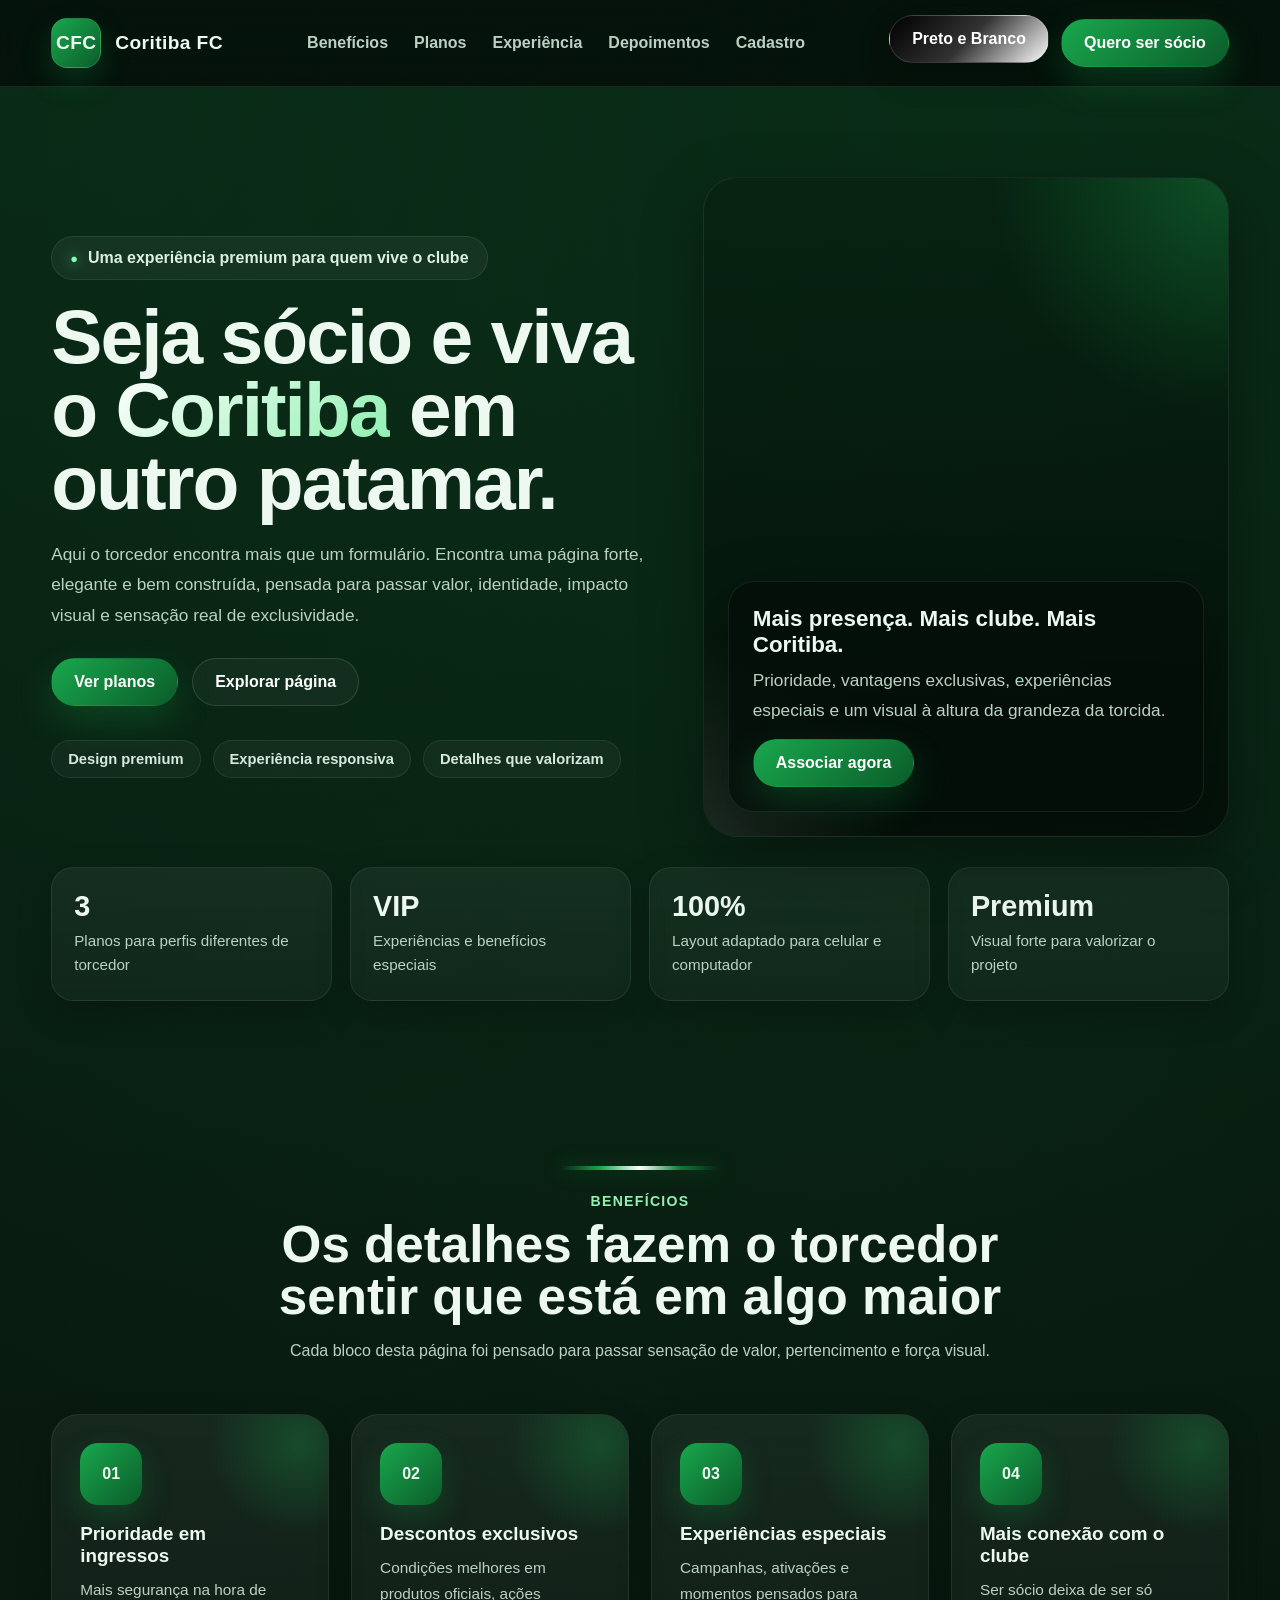
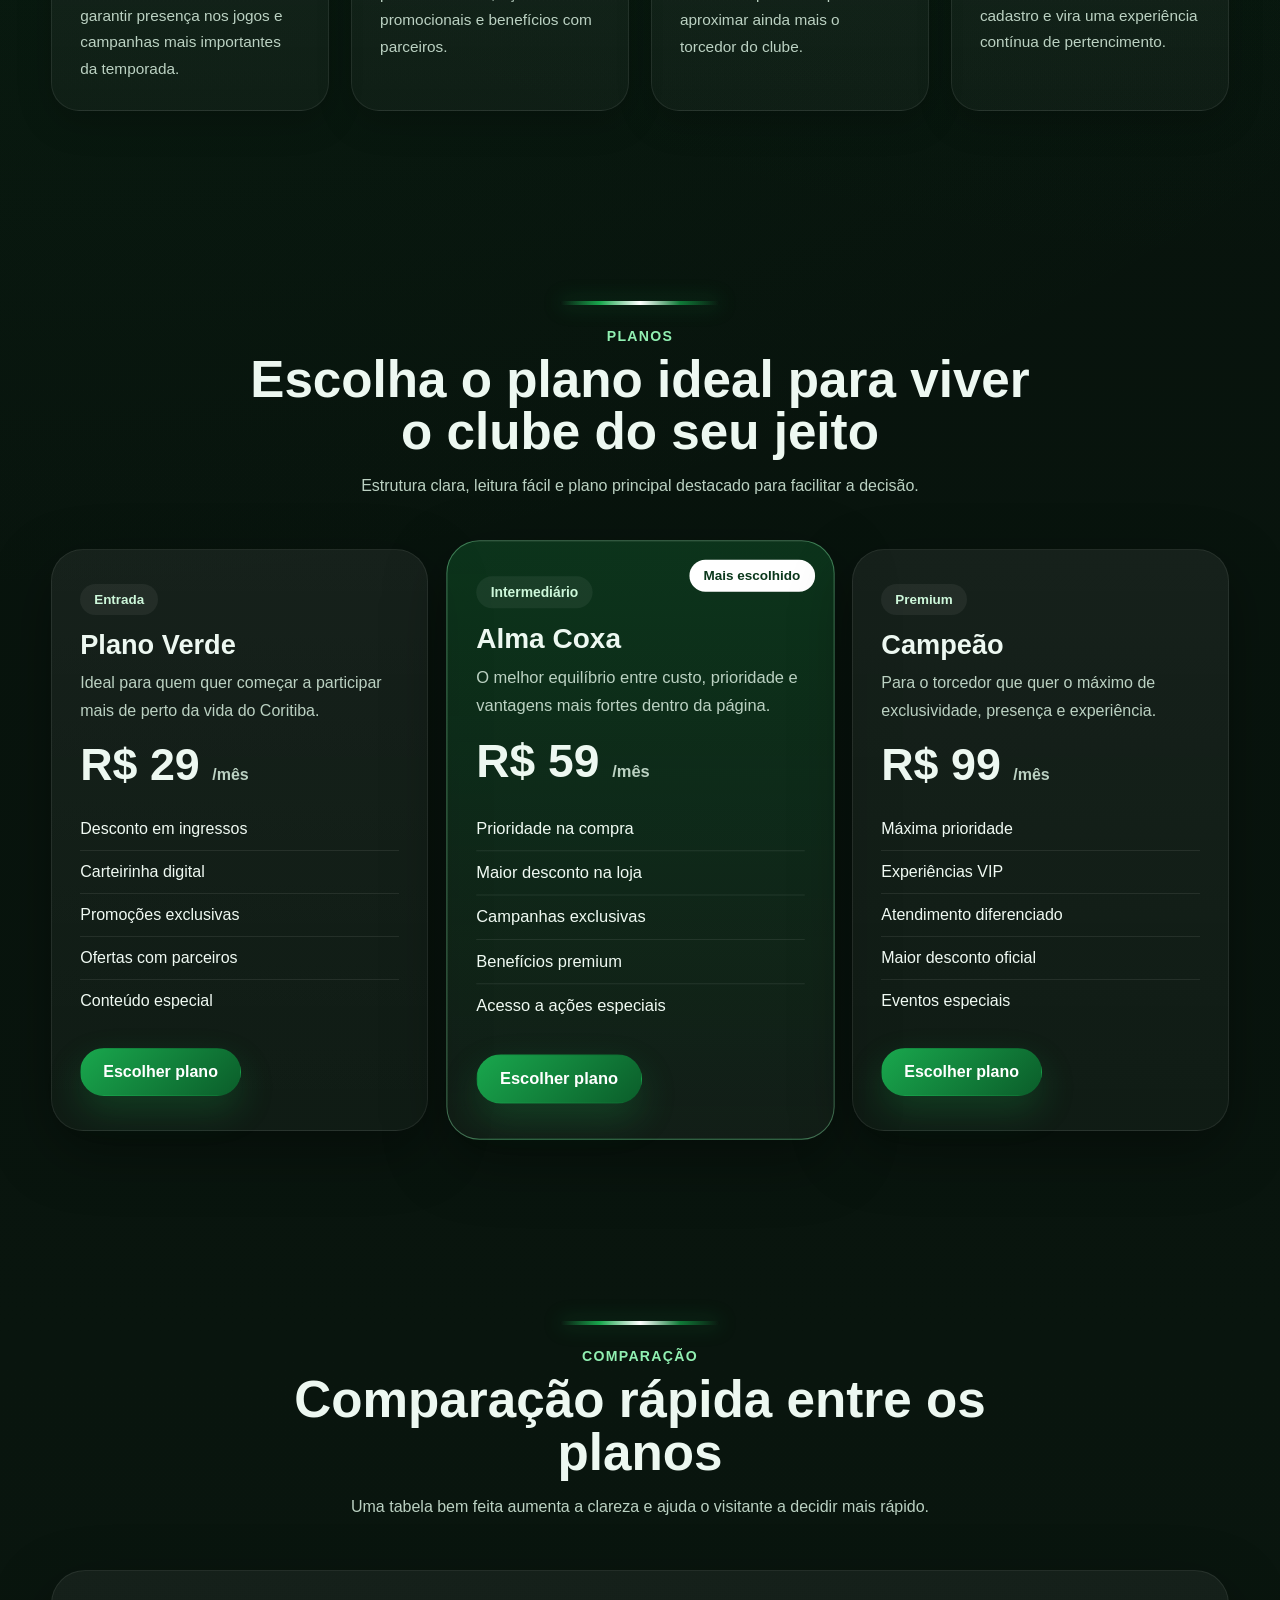
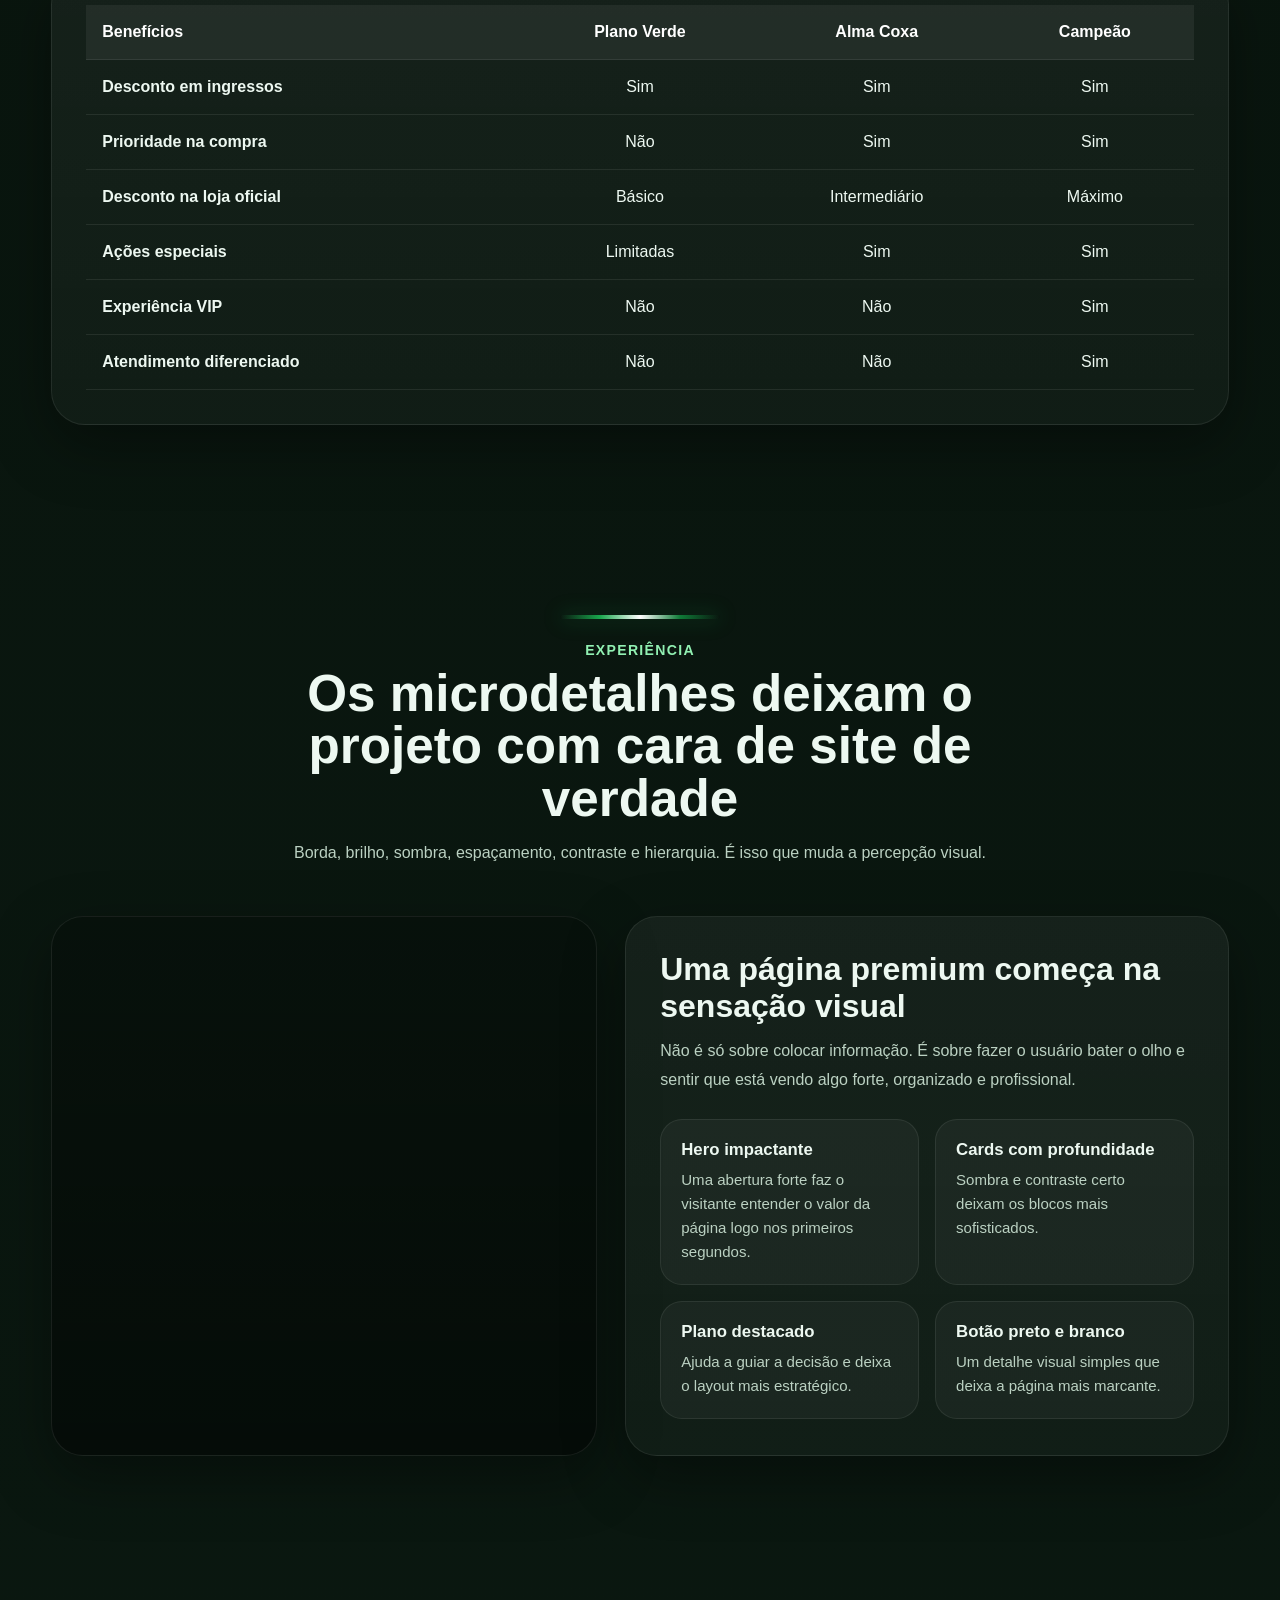
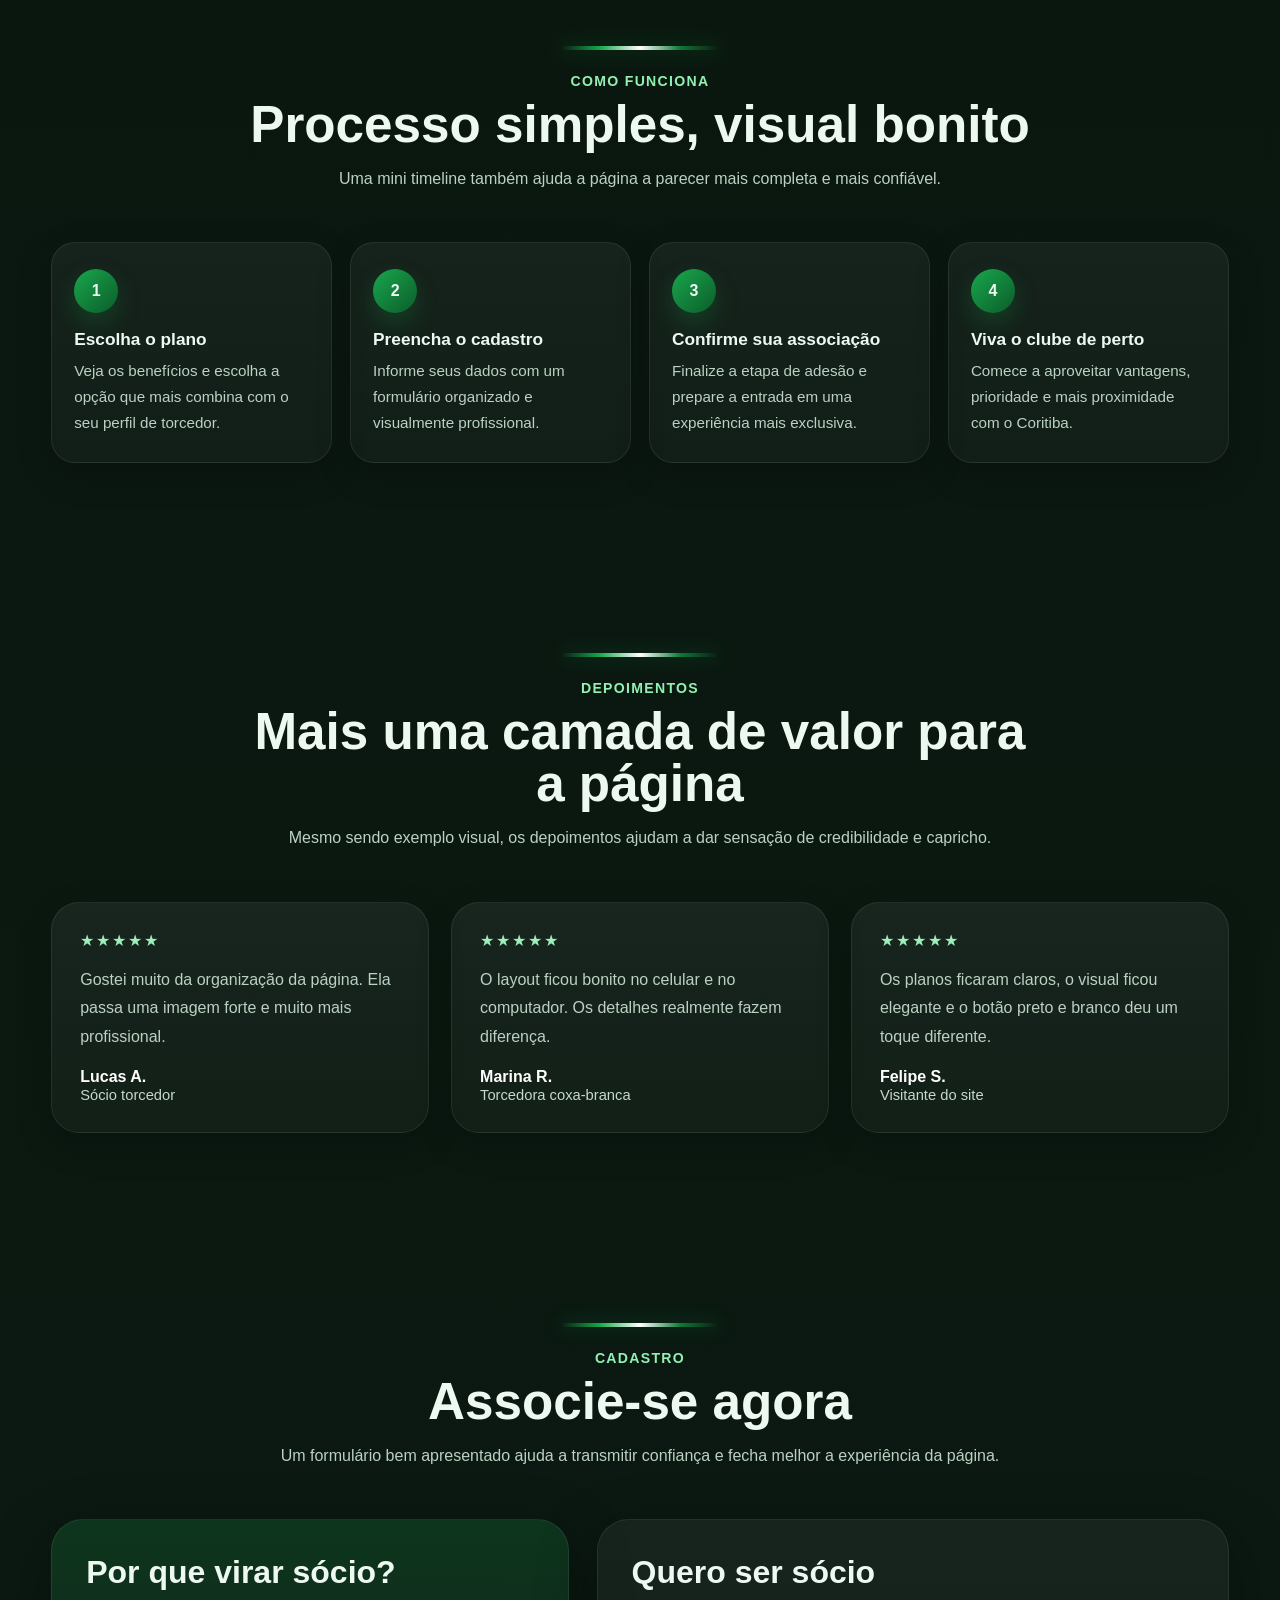
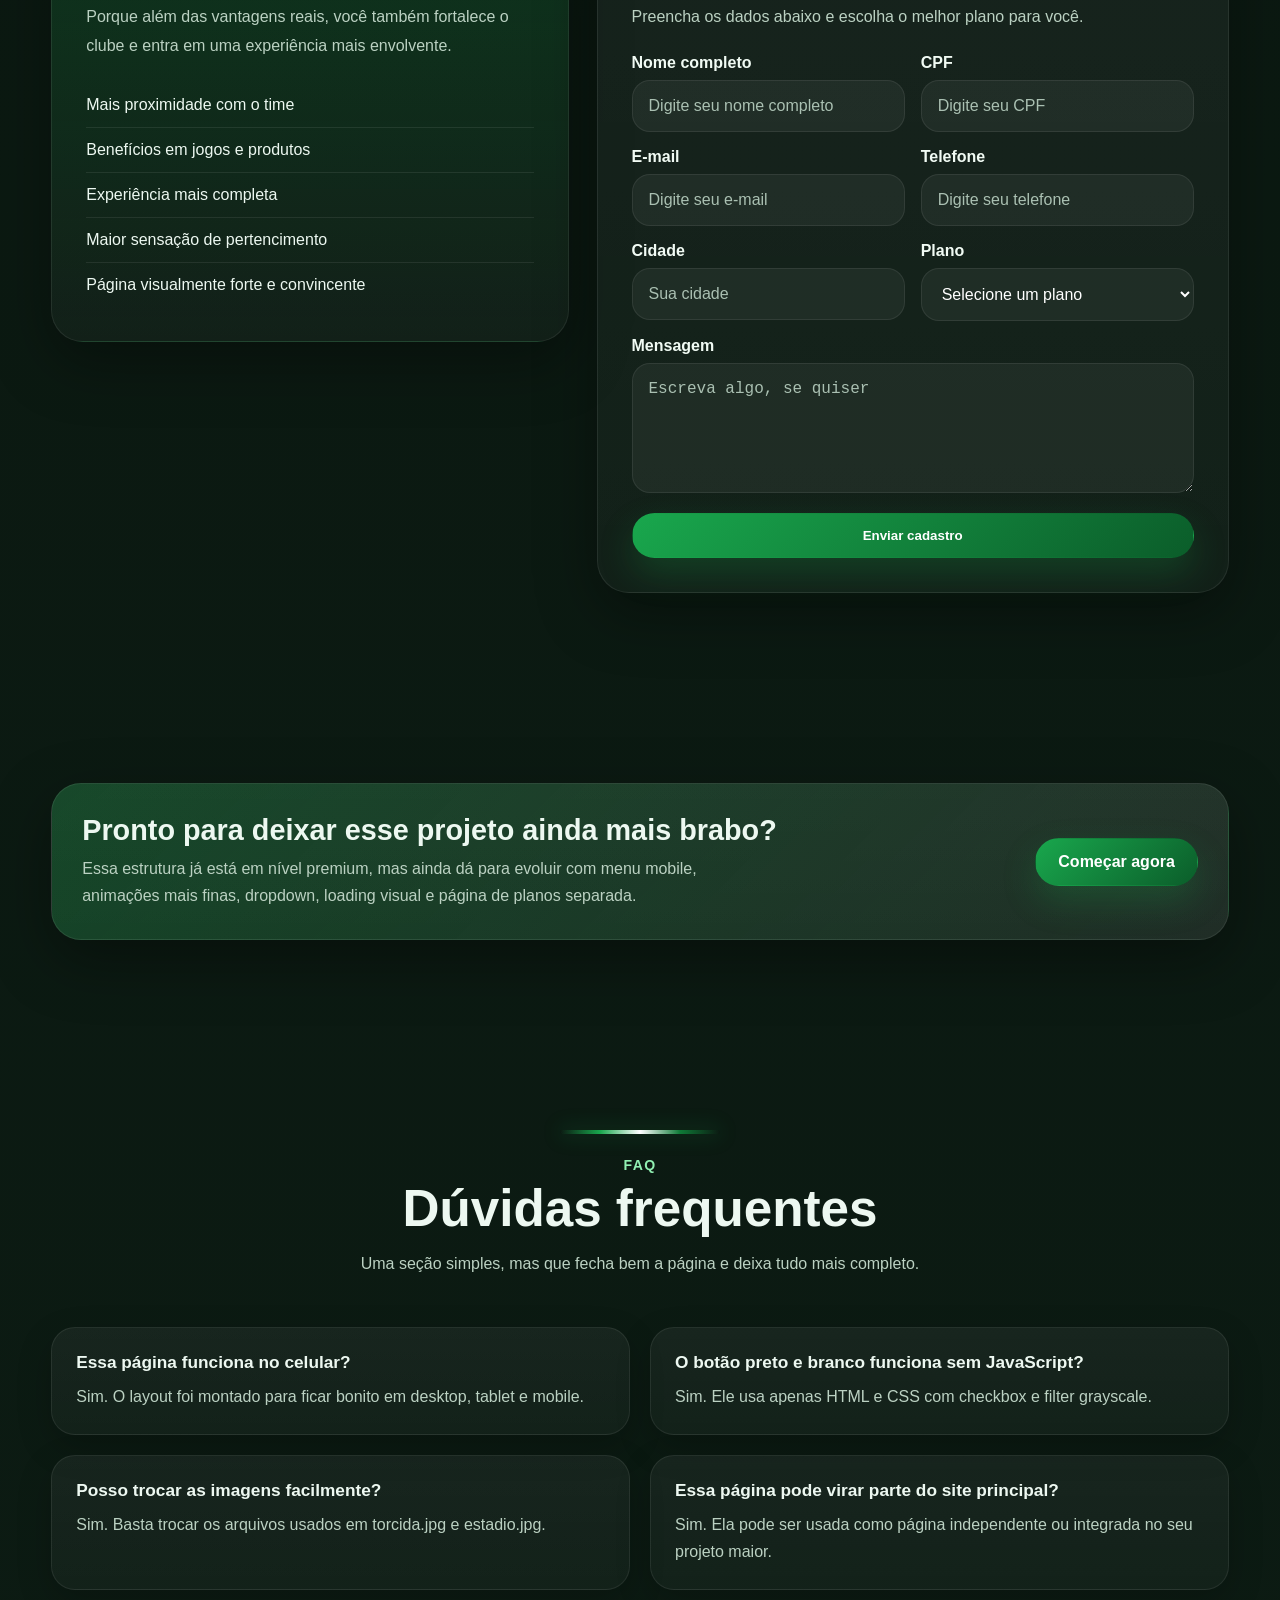
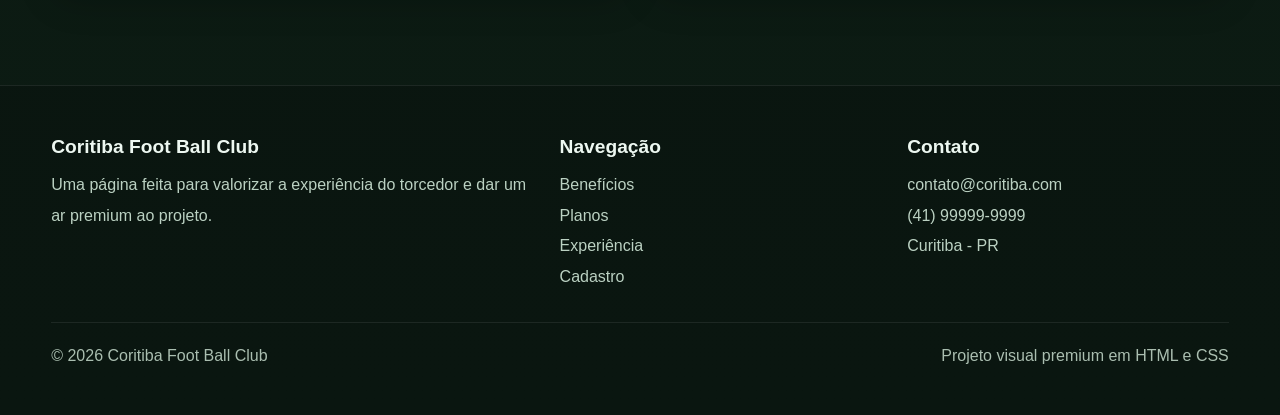
==== socio.html @ f7232097 "atualizações" ====
<!DOCTYPE html>
<html lang="pt-BR">
<head>
  <meta charset="UTF-8">
  <meta name="viewport" content="width=device-width, initial-scale=1.0">
  <title>Seja Sócio | Coritiba Foot Ball Club</title>

  <style>
    * {
      margin: 0;
      padding: 0;
      box-sizing: border-box;
      scroll-behavior: smooth;
    }

    :root {
      --bg: #06110b;
      --bg-2: #0a1810;
      --bg-3: #102319;
      --card: rgba(255,255,255,0.05);
      --card-strong: rgba(255,255,255,0.08);
      --line: rgba(255,255,255,0.09);
      --white: #ffffff;
      --text: #edf8f1;
      --muted: #bbd1c2;
      --green-1: #0b5d2a;
      --green-2: #0f7a37;
      --green-3: #19a74d;
      --green-soft: rgba(25,167,77,0.18);
      --shadow: 0 20px 60px rgba(0,0,0,0.35);
      --shadow-soft: 0 12px 35px rgba(0,0,0,0.20);
      --radius: 24px;
      --radius-lg: 34px;
      --max-width: 1260px;
    }

    body {
      font-family: Arial, Helvetica, sans-serif;
      color: var(--text);
      background:
        radial-gradient(circle at top left, rgba(25,167,77,0.14), transparent 26%),
        radial-gradient(circle at top right, rgba(15,122,55,0.18), transparent 22%),
        linear-gradient(180deg, #06110b 0%, #09150e 35%, #0c1b13 100%);
      overflow-x: hidden;
    }

    a {
      text-decoration: none;
      color: inherit;
    }

    img {
      max-width: 100%;
      display: block;
    }

    .container {
      width: min(92%, var(--max-width));
      margin: 0 auto;
    }

    #modo-pb {
      display: none;
    }

    .site {
      transition: 0.4s ease;
    }

    #modo-pb:checked ~ .site {
      filter: grayscale(100%);
    }

    .section-space {
      padding: 95px 0;
    }

    .section-title {
      text-align: center;
      max-width: 800px;
      margin: 0 auto 50px;
    }

    .section-title span {
      display: inline-block;
      color: #91f0b2;
      font-size: 0.88rem;
      font-weight: 800;
      letter-spacing: 1.3px;
      text-transform: uppercase;
      margin-bottom: 10px;
    }

    .section-title h2 {
      font-size: clamp(2rem, 4vw, 3.4rem);
      line-height: 1.02;
      margin-bottom: 14px;
    }

    .section-title p {
      color: var(--muted);
      font-size: 1rem;
      line-height: 1.7;
    }

    .top-line {
      height: 4px;
      width: 160px;
      margin: 0 auto 22px;
      border-radius: 999px;
      background: linear-gradient(90deg, transparent, var(--green-3), #ffffff, var(--green-2), transparent);
      box-shadow: 0 0 20px rgba(25,167,77,0.4);
    }

    .glass {
      backdrop-filter: blur(14px);
      -webkit-backdrop-filter: blur(14px);
    }

    .header {
      position: sticky;
      top: 0;
      z-index: 999;
      background: rgba(4, 10, 7, 0.72);
      border-bottom: 1px solid var(--line);
    }

    .nav {
      min-height: 86px;
      display: flex;
      align-items: center;
      justify-content: space-between;
      gap: 20px;
    }

    .brand {
      display: flex;
      align-items: center;
      gap: 14px;
      font-weight: 900;
      font-size: 1.2rem;
      letter-spacing: 0.4px;
    }

    .brand-icon {
      width: 50px;
      height: 50px;
      border-radius: 16px;
      display: grid;
      place-items: center;
      background: linear-gradient(135deg, var(--green-3), var(--green-1));
      box-shadow: 0 12px 30px rgba(25,167,77,0.22);
      border: 1px solid rgba(255,255,255,0.1);
    }

    .menu {
      display: flex;
      gap: 26px;
      align-items: center;
      flex-wrap: wrap;
    }

    .menu a {
      color: var(--muted);
      font-weight: 700;
      position: relative;
      transition: 0.3s ease;
    }

    .menu a:hover {
      color: var(--white);
    }

    .menu a::after {
      content: "";
      position: absolute;
      left: 0;
      bottom: -7px;
      width: 0;
      height: 2px;
      border-radius: 999px;
      background: linear-gradient(90deg, var(--green-3), #ffffff);
      transition: 0.3s ease;
    }

    .menu a:hover::after {
      width: 100%;
    }

    .nav-actions {
      display: flex;
      align-items: center;
      gap: 12px;
      flex-wrap: wrap;
    }

    .btn {
      display: inline-flex;
      align-items: center;
      justify-content: center;
      border-radius: 999px;
      padding: 14px 22px;
      font-weight: 800;
      transition: 0.3s ease;
      border: 1px solid transparent;
      cursor: pointer;
      white-space: nowrap;
    }

    .btn-primary {
      color: var(--white);
      background: linear-gradient(135deg, var(--green-3), var(--green-1));
      box-shadow: 0 15px 35px rgba(25,167,77,0.24);
    }

    .btn-primary:hover {
      transform: translateY(-3px);
      box-shadow: 0 22px 44px rgba(25,167,77,0.32);
    }

    .btn-outline {
      color: var(--white);
      background: rgba(255,255,255,0.04);
      border-color: rgba(255,255,255,0.12);
    }

    .btn-outline:hover {
      transform: translateY(-3px);
      background: rgba(255,255,255,0.08);
    }

    .btn-bw {
      background: linear-gradient(135deg, #000000, #333333, #ffffff);
      color: #ffffff;
      border: 1px solid rgba(255,255,255,0.15);
      box-shadow: var(--shadow-soft);
    }

    .btn-bw:hover {
      transform: translateY(-3px) scale(1.02);
    }

    .hero {
      padding: 90px 0 70px;
      position: relative;
    }

    .hero-grid {
      display: grid;
      grid-template-columns: 1.08fr 0.92fr;
      gap: 34px;
      align-items: center;
    }

    .hero-left {
      position: relative;
      z-index: 2;
    }

    .hero-badge {
      display: inline-flex;
      align-items: center;
      gap: 10px;
      margin-bottom: 20px;
      padding: 12px 18px;
      border-radius: 999px;
      background: rgba(255,255,255,0.05);
      border: 1px solid rgba(255,255,255,0.08);
      color: #dbefe2;
      font-weight: 700;
    }

    .hero-badge::before {
      content: "●";
      color: #84ffb3;
      font-size: 0.8rem;
      text-shadow: 0 0 14px #84ffb3;
    }

    .hero h1 {
      font-size: clamp(2.7rem, 6vw, 5.4rem);
      line-height: 0.95;
      letter-spacing: -2px;
      font-weight: 900;
      margin-bottom: 20px;
      max-width: 760px;
    }

    .hero h1 span {
      background: linear-gradient(135deg, #ffffff, #8df0af);
      -webkit-background-clip: text;
      -webkit-text-fill-color: transparent;
      background-clip: text;
      color: transparent;
    }

    .hero p {
      color: var(--muted);
      font-size: 1.08rem;
      line-height: 1.75;
      max-width: 650px;
      margin-bottom: 28px;
    }

    .hero-buttons {
      display: flex;
      gap: 14px;
      flex-wrap: wrap;
      margin-bottom: 34px;
    }

    .hero-tags {
      display: flex;
      gap: 12px;
      flex-wrap: wrap;
    }

    .hero-tags span {
      padding: 10px 16px;
      border-radius: 999px;
      background: rgba(255,255,255,0.04);
      border: 1px solid rgba(255,255,255,0.08);
      color: #d6e9dc;
      font-weight: 700;
      font-size: 0.92rem;
    }

    .hero-right {
      position: relative;
    }

    .hero-visual {
      min-height: 660px;
      border-radius: var(--radius-lg);
      overflow: hidden;
      position: relative;
      border: 1px solid rgba(255,255,255,0.08);
      background:
        linear-gradient(rgba(0,0,0,0.18), rgba(0,0,0,0.48)),
        url("torcida.jpg") center/cover no-repeat;
      box-shadow: var(--shadow);
    }

    .hero-visual::before {
      content: "";
      position: absolute;
      inset: 0;
      background:
        radial-gradient(circle at top right, rgba(25,167,77,0.34), transparent 28%),
        radial-gradient(circle at bottom left, rgba(255,255,255,0.10), transparent 24%);
    }

    .floating-card {
      position: absolute;
      left: 24px;
      right: 24px;
      bottom: 24px;
      z-index: 2;
      padding: 24px;
      border-radius: 26px;
      background: rgba(5, 14, 9, 0.78);
      border: 1px solid rgba(255,255,255,0.08);
      box-shadow: var(--shadow);
    }

    .floating-card h3 {
      font-size: 1.4rem;
      margin-bottom: 8px;
    }

    .floating-card p {
      color: var(--muted);
      line-height: 1.7;
      margin-bottom: 14px;
    }

    .mini-stats {
      padding-top: 30px;
    }

    .mini-stats-grid {
      display: grid;
      grid-template-columns: repeat(4, 1fr);
      gap: 18px;
    }

    .mini-stat {
      padding: 22px;
      border-radius: 22px;
      background: linear-gradient(180deg, rgba(255,255,255,0.05), rgba(255,255,255,0.03));
      border: 1px solid rgba(255,255,255,0.08);
      box-shadow: var(--shadow-soft);
      transition: 0.3s ease;
    }

    .mini-stat:hover {
      transform: translateY(-6px);
      border-color: rgba(141,240,175,0.35);
    }

    .mini-stat strong {
      display: block;
      font-size: 1.8rem;
      margin-bottom: 6px;
    }

    .mini-stat span {
      color: var(--muted);
      line-height: 1.6;
      font-size: 0.95rem;
    }

    .benefits-grid {
      display: grid;
      grid-template-columns: repeat(4, 1fr);
      gap: 22px;
    }

    .benefit-card {
      position: relative;
      padding: 28px;
      border-radius: 28px;
      overflow: hidden;
      background: linear-gradient(180deg, rgba(255,255,255,0.06), rgba(255,255,255,0.03));
      border: 1px solid rgba(255,255,255,0.08);
      box-shadow: var(--shadow-soft);
      transition: 0.35s ease;
    }

    .benefit-card:hover {
      transform: translateY(-8px);
      border-color: rgba(141,240,175,0.35);
    }

    .benefit-card::before {
      content: "";
      position: absolute;
      top: -60px;
      right: -60px;
      width: 180px;
      height: 180px;
      border-radius: 50%;
      background: radial-gradient(circle, rgba(25,167,77,0.28), transparent 70%);
    }

    .benefit-icon {
      width: 62px;
      height: 62px;
      display: grid;
      place-items: center;
      border-radius: 18px;
      margin-bottom: 18px;
      background: linear-gradient(135deg, var(--green-3), var(--green-1));
      box-shadow: 0 12px 30px rgba(25,167,77,0.22);
      font-weight: 900;
    }

    .benefit-card h3 {
      font-size: 1.18rem;
      margin-bottom: 10px;
    }

    .benefit-card p {
      color: var(--muted);
      line-height: 1.7;
      font-size: 0.96rem;
    }

    .plans-grid {
      display: grid;
      grid-template-columns: repeat(3, 1fr);
      gap: 24px;
      align-items: stretch;
    }

    .plan-card {
      position: relative;
      padding: 34px 28px;
      border-radius: 32px;
      background: linear-gradient(180deg, rgba(255,255,255,0.06), rgba(255,255,255,0.03));
      border: 1px solid rgba(255,255,255,0.08);
      box-shadow: var(--shadow);
      transition: 0.35s ease;
    }

    .plan-card:hover {
      transform: translateY(-10px);
    }

    .plan-featured {
      transform: scale(1.03);
      border-color: rgba(141,240,175,0.40);
      background: linear-gradient(180deg, rgba(25,167,77,0.22), rgba(255,255,255,0.04));
    }

    .plan-ribbon {
      position: absolute;
      top: 18px;
      right: 18px;
      padding: 8px 14px;
      border-radius: 999px;
      font-size: 0.82rem;
      font-weight: 800;
      background: #ffffff;
      color: #0b381c;
    }

    .plan-label {
      display: inline-block;
      padding: 8px 14px;
      border-radius: 999px;
      background: rgba(255,255,255,0.06);
      color: #cdf7da;
      font-size: 0.84rem;
      font-weight: 800;
      margin-bottom: 14px;
    }

    .plan-card h3 {
      font-size: 1.7rem;
      margin-bottom: 8px;
    }

    .plan-card p {
      color: var(--muted);
      line-height: 1.7;
      margin-bottom: 18px;
    }

    .price {
      font-size: 2.8rem;
      font-weight: 900;
      line-height: 1;
      margin-bottom: 22px;
    }

    .price small {
      font-size: 1rem;
      font-weight: 700;
      color: var(--muted);
    }

    .plan-list {
      list-style: none;
      margin-bottom: 26px;
    }

    .plan-list li {
      padding: 12px 0;
      border-bottom: 1px solid rgba(255,255,255,0.08);
      color: #f0faf3;
    }

    .plan-list li:last-child {
      border-bottom: none;
    }

    .compare-box {
      padding: 34px;
      border-radius: 34px;
      background: linear-gradient(180deg, rgba(255,255,255,0.05), rgba(255,255,255,0.03));
      border: 1px solid rgba(255,255,255,0.08);
      box-shadow: var(--shadow);
      overflow-x: auto;
    }

    table {
      width: 100%;
      min-width: 760px;
      border-collapse: collapse;
    }

    th, td {
      padding: 18px 16px;
      text-align: center;
      border-bottom: 1px solid rgba(255,255,255,0.08);
    }

    th {
      background: rgba(255,255,255,0.06);
      color: #ffffff;
      font-size: 1rem;
    }

    td:first-child,
    th:first-child {
      text-align: left;
      font-weight: 800;
    }

    tr:hover td {
      background: rgba(255,255,255,0.03);
    }

    .experience-grid {
      display: grid;
      grid-template-columns: 0.95fr 1.05fr;
      gap: 28px;
      align-items: stretch;
    }

    .experience-image {
      min-height: 540px;
      border-radius: 32px;
      border: 1px solid rgba(255,255,255,0.08);
      background:
        linear-gradient(rgba(0,0,0,0.22), rgba(0,0,0,0.45)),
        url("estadio.jpg") center/cover no-repeat;
      box-shadow: var(--shadow);
    }

    .experience-content {
      padding: 34px;
      border-radius: 32px;
      background: linear-gradient(180deg, rgba(255,255,255,0.05), rgba(255,255,255,0.03));
      border: 1px solid rgba(255,255,255,0.08);
      box-shadow: var(--shadow);
    }

    .experience-content h3 {
      font-size: 2rem;
      margin-bottom: 12px;
    }

    .experience-content p {
      color: var(--muted);
      line-height: 1.8;
      margin-bottom: 24px;
    }

    .experience-list {
      display: grid;
      grid-template-columns: 1fr 1fr;
      gap: 16px;
    }

    .experience-item {
      padding: 20px;
      border-radius: 22px;
      background: rgba(255,255,255,0.04);
      border: 1px solid rgba(255,255,255,0.08);
    }

    .experience-item strong {
      display: block;
      margin-bottom: 8px;
      font-size: 1.05rem;
    }

    .experience-item span {
      color: var(--muted);
      line-height: 1.6;
      font-size: 0.94rem;
    }

    .timeline {
      display: grid;
      grid-template-columns: repeat(4, 1fr);
      gap: 18px;
    }

    .timeline-step {
      position: relative;
      padding: 26px 22px;
      border-radius: 24px;
      background: linear-gradient(180deg, rgba(255,255,255,0.05), rgba(255,255,255,0.03));
      border: 1px solid rgba(255,255,255,0.08);
      box-shadow: var(--shadow-soft);
    }

    .timeline-step::before {
      content: attr(data-step);
      display: grid;
      place-items: center;
      width: 44px;
      height: 44px;
      border-radius: 50%;
      margin-bottom: 16px;
      background: linear-gradient(135deg, var(--green-3), var(--green-1));
      font-weight: 900;
      box-shadow: 0 10px 24px rgba(25,167,77,0.24);
    }

    .timeline-step h3 {
      font-size: 1.08rem;
      margin-bottom: 8px;
    }

    .timeline-step p {
      color: var(--muted);
      line-height: 1.7;
      font-size: 0.95rem;
    }

    .testimonials-grid {
      display: grid;
      grid-template-columns: repeat(3, 1fr);
      gap: 22px;
    }

    .testimonial {
      padding: 28px;
      border-radius: 28px;
      background: linear-gradient(180deg, rgba(255,255,255,0.06), rgba(255,255,255,0.03));
      border: 1px solid rgba(255,255,255,0.08);
      box-shadow: var(--shadow-soft);
      transition: 0.3s ease;
    }

    .testimonial:hover {
      transform: translateY(-6px);
    }

    .stars {
      margin-bottom: 16px;
      color: #9cf0b7;
      letter-spacing: 2px;
      font-size: 1rem;
    }

    .testimonial p {
      color: var(--muted);
      line-height: 1.8;
      margin-bottom: 16px;
    }

    .testimonial strong {
      display: block;
      color: #ffffff;
    }

    .testimonial span {
      color: #c6d9cd;
      font-size: 0.92rem;
    }

    .join-grid {
      display: grid;
      grid-template-columns: 0.9fr 1.1fr;
      gap: 28px;
      align-items: start;
    }

    .join-left,
    .join-right {
      padding: 34px;
      border-radius: 32px;
      border: 1px solid rgba(255,255,255,0.08);
      box-shadow: var(--shadow);
    }

    .join-left {
      background: linear-gradient(180deg, rgba(25,167,77,0.20), rgba(255,255,255,0.03));
    }

    .join-left h3,
    .join-right h3 {
      font-size: 2rem;
      margin-bottom: 12px;
    }

    .join-left p,
    .join-right p {
      color: var(--muted);
      line-height: 1.8;
      margin-bottom: 22px;
    }

    .join-points {
      list-style: none;
    }

    .join-points li {
      padding: 13px 0;
      border-bottom: 1px solid rgba(255,255,255,0.08);
    }

    .join-points li:last-child {
      border-bottom: none;
    }

    .join-right {
      background: linear-gradient(180deg, rgba(255,255,255,0.05), rgba(255,255,255,0.03));
    }

    .form-row {
      display: grid;
      grid-template-columns: 1fr 1fr;
      gap: 16px;
    }

    .form-group {
      margin-bottom: 16px;
    }

    label {
      display: block;
      margin-bottom: 8px;
      font-weight: 800;
      color: #f1fbf4;
    }

    input,
    select,
    textarea {
      width: 100%;
      border: 1px solid rgba(255,255,255,0.08);
      outline: none;
      border-radius: 18px;
      padding: 16px;
      background: rgba(255,255,255,0.05);
      color: #ffffff;
      font-size: 1rem;
      transition: 0.3s ease;
    }

    input::placeholder,
    textarea::placeholder {
      color: #aac0b2;
    }

    input:focus,
    select:focus,
    textarea:focus {
      border-color: rgba(141,240,175,0.44);
      box-shadow: 0 0 0 4px rgba(25,167,77,0.12);
    }

    textarea {
      min-height: 130px;
      resize: vertical;
    }

    .faq-grid {
      display: grid;
      grid-template-columns: 1fr 1fr;
      gap: 20px;
    }

    .faq-item {
      padding: 24px;
      border-radius: 24px;
      background: linear-gradient(180deg, rgba(255,255,255,0.05), rgba(255,255,255,0.03));
      border: 1px solid rgba(255,255,255,0.08);
      box-shadow: var(--shadow-soft);
    }

    .faq-item h3 {
      font-size: 1.08rem;
      margin-bottom: 10px;
    }

    .faq-item p {
      color: var(--muted);
      line-height: 1.7;
    }

    .cta-strip {
      padding: 30px;
      border-radius: 30px;
      background:
        linear-gradient(135deg, rgba(25,167,77,0.28), rgba(255,255,255,0.06)),
        linear-gradient(180deg, rgba(255,255,255,0.05), rgba(255,255,255,0.03));
      border: 1px solid rgba(255,255,255,0.08);
      box-shadow: var(--shadow);
      display: flex;
      align-items: center;
      justify-content: space-between;
      gap: 20px;
      flex-wrap: wrap;
    }

    .cta-strip h3 {
      font-size: 1.8rem;
      margin-bottom: 8px;
    }

    .cta-strip p {
      color: var(--muted);
      line-height: 1.7;
      max-width: 650px;
    }

    footer {
      padding: 50px 0;
      border-top: 1px solid rgba(255,255,255,0.08);
      background: rgba(0,0,0,0.18);
    }

    .footer-grid {
      display: grid;
      grid-template-columns: 1.2fr 0.8fr 0.8fr;
      gap: 26px;
    }

    .footer-box h3 {
      font-size: 1.2rem;
      margin-bottom: 12px;
    }

    .footer-box p,
    .footer-box a {
      color: var(--muted);
      line-height: 1.9;
    }

    .footer-box a:hover {
      color: var(--white);
    }

    .footer-bottom {
      margin-top: 30px;
      padding-top: 24px;
      border-top: 1px solid rgba(255,255,255,0.08);
      color: #aabeb0;
      display: flex;
      justify-content: space-between;
      gap: 16px;
      flex-wrap: wrap;
    }

    @media (max-width: 1100px) {
      .hero-grid,
      .experience-grid,
      .join-grid {
        grid-template-columns: 1fr;
      }

      .benefits-grid,
      .timeline,
      .mini-stats-grid {
        grid-template-columns: repeat(2, 1fr);
      }

      .plans-grid,
      .testimonials-grid {
        grid-template-columns: 1fr;
      }

      .plan-featured {
        transform: none;
      }

      .footer-grid {
        grid-template-columns: 1fr;
      }
    }

    @media (max-width: 820px) {
      .nav {
        padding: 16px 0;
        flex-direction: column;
      }

      .menu,
      .nav-actions,
      .hero-buttons {
        justify-content: center;
      }

      .experience-list,
      .faq-grid,
      .form-row {
        grid-template-columns: 1fr;
      }

      .benefits-grid,
      .timeline,
      .mini-stats-grid {
        grid-template-columns: 1fr;
      }

      .hero-visual {
        min-height: 470px;
      }
    }

    @media (max-width: 560px) {
      .btn,
      .btn-bw {
        width: 100%;
      }

      .nav-actions {
        width: 100%;
        flex-direction: column;
      }

      .hero h1 {
        letter-spacing: -1px;
      }

      .hero-visual,
      .experience-image {
        min-height: 380px;
      }

      .floating-card,
      .join-left,
      .join-right,
      .compare-box,
      .experience-content,
      .testimonial,
      .benefit-card,
      .plan-card,
      .timeline-step,
      .faq-item,
      .mini-stat {
        padding: 22px;
      }
    }
  </style>
</head>
<body>

  <input type="checkbox" id="modo-pb">

  <div class="site">
    <header class="header glass">
      <div class="container nav">
        <a href="#" class="brand">
          <div class="brand-icon">CFC</div>
          <span>Coritiba FC</span>
        </a>

        <nav class="menu">
          <a href="#beneficios">Benefícios</a>
          <a href="#planos">Planos</a>
          <a href="#experiencia">Experiência</a>
          <a href="#depoimentos">Depoimentos</a>
          <a href="#cadastro">Cadastro</a>
        </nav>

        <div class="nav-actions">
          <label for="modo-pb" class="btn btn-bw">Preto e Branco</label>
          <a href="#cadastro" class="btn btn-primary">Quero ser sócio</a>
        </div>
      </div>
    </header>

    <main>
      <section class="hero">
        <div class="container hero-grid">
          <div class="hero-left">
            <div class="hero-badge">Uma experiência premium para quem vive o clube</div>

            <h1>Seja sócio e viva o <span>Coritiba</span> em outro patamar.</h1>

            <p>
              Aqui o torcedor encontra mais que um formulário. Encontra uma página forte, elegante e bem construída,
              pensada para passar valor, identidade, impacto visual e sensação real de exclusividade.
            </p>

            <div class="hero-buttons">
              <a href="#planos" class="btn btn-primary">Ver planos</a>
              <a href="#experiencia" class="btn btn-outline">Explorar página</a>
            </div>

            <div class="hero-tags">
              <span>Design premium</span>
              <span>Experiência responsiva</span>
              <span>Detalhes que valorizam</span>
            </div>
          </div>

          <div class="hero-right">
            <div class="hero-visual">
              <div class="floating-card">
                <h3>Mais presença. Mais clube. Mais Coritiba.</h3>
                <p>
                  Prioridade, vantagens exclusivas, experiências especiais e um visual à altura da grandeza da torcida.
                </p>
                <a href="#cadastro" class="btn btn-primary">Associar agora</a>
              </div>
            </div>
          </div>
        </div>

        <div class="container mini-stats">
          <div class="mini-stats-grid">
            <div class="mini-stat">
              <strong>3</strong>
              <span>Planos para perfis diferentes de torcedor</span>
            </div>
            <div class="mini-stat">
              <strong>VIP</strong>
              <span>Experiências e benefícios especiais</span>
            </div>
            <div class="mini-stat">
              <strong>100%</strong>
              <span>Layout adaptado para celular e computador</span>
            </div>
            <div class="mini-stat">
              <strong>Premium</strong>
              <span>Visual forte para valorizar o projeto</span>
            </div>
          </div>
        </div>
      </section>

      <section id="beneficios" class="section-space">
        <div class="container">
          <div class="section-title">
            <div class="top-line"></div>
            <span>Benefícios</span>
            <h2>Os detalhes fazem o torcedor sentir que está em algo maior</h2>
            <p>
              Cada bloco desta página foi pensado para passar sensação de valor, pertencimento e força visual.
            </p>
          </div>

          <div class="benefits-grid">
            <article class="benefit-card">
              <div class="benefit-icon">01</div>
              <h3>Prioridade em ingressos</h3>
              <p>Mais segurança na hora de garantir presença nos jogos e campanhas mais importantes da temporada.</p>
            </article>

            <article class="benefit-card">
              <div class="benefit-icon">02</div>
              <h3>Descontos exclusivos</h3>
              <p>Condições melhores em produtos oficiais, ações promocionais e benefícios com parceiros.</p>
            </article>

            <article class="benefit-card">
              <div class="benefit-icon">03</div>
              <h3>Experiências especiais</h3>
              <p>Campanhas, ativações e momentos pensados para aproximar ainda mais o torcedor do clube.</p>
            </article>

            <article class="benefit-card">
              <div class="benefit-icon">04</div>
              <h3>Mais conexão com o clube</h3>
              <p>Ser sócio deixa de ser só cadastro e vira uma experiência contínua de pertencimento.</p>
            </article>
          </div>
        </div>
      </section>

      <section id="planos" class="section-space">
        <div class="container">
          <div class="section-title">
            <div class="top-line"></div>
            <span>Planos</span>
            <h2>Escolha o plano ideal para viver o clube do seu jeito</h2>
            <p>
              Estrutura clara, leitura fácil e plano principal destacado para facilitar a decisão.
            </p>
          </div>

          <div class="plans-grid">
            <article class="plan-card">
              <div class="plan-label">Entrada</div>
              <h3>Plano Verde</h3>
              <p>Ideal para quem quer começar a participar mais de perto da vida do Coritiba.</p>
              <div class="price">R$ 29 <small>/mês</small></div>

              <ul class="plan-list">
                <li>Desconto em ingressos</li>
                <li>Carteirinha digital</li>
                <li>Promoções exclusivas</li>
                <li>Ofertas com parceiros</li>
                <li>Conteúdo especial</li>
              </ul>

              <a href="#cadastro" class="btn btn-primary">Escolher plano</a>
            </article>

            <article class="plan-card plan-featured">
              <div class="plan-ribbon">Mais escolhido</div>
              <div class="plan-label">Intermediário</div>
              <h3>Alma Coxa</h3>
              <p>O melhor equilíbrio entre custo, prioridade e vantagens mais fortes dentro da página.</p>
              <div class="price">R$ 59 <small>/mês</small></div>

              <ul class="plan-list">
                <li>Prioridade na compra</li>
                <li>Maior desconto na loja</li>
                <li>Campanhas exclusivas</li>
                <li>Benefícios premium</li>
                <li>Acesso a ações especiais</li>
              </ul>

              <a href="#cadastro" class="btn btn-primary">Escolher plano</a>
            </article>

            <article class="plan-card">
              <div class="plan-label">Premium</div>
              <h3>Campeão</h3>
              <p>Para o torcedor que quer o máximo de exclusividade, presença e experiência.</p>
              <div class="price">R$ 99 <small>/mês</small></div>

              <ul class="plan-list">
                <li>Máxima prioridade</li>
                <li>Experiências VIP</li>
                <li>Atendimento diferenciado</li>
                <li>Maior desconto oficial</li>
                <li>Eventos especiais</li>
              </ul>

              <a href="#cadastro" class="btn btn-primary">Escolher plano</a>
            </article>
          </div>
        </div>
      </section>

      <section class="section-space">
        <div class="container">
          <div class="section-title">
            <div class="top-line"></div>
            <span>Comparação</span>
            <h2>Comparação rápida entre os planos</h2>
            <p>
              Uma tabela bem feita aumenta a clareza e ajuda o visitante a decidir mais rápido.
            </p>
          </div>

          <div class="compare-box">
            <table>
              <thead>
                <tr>
                  <th>Benefícios</th>
                  <th>Plano Verde</th>
                  <th>Alma Coxa</th>
                  <th>Campeão</th>
                </tr>
              </thead>
              <tbody>
                <tr>
                  <td>Desconto em ingressos</td>
                  <td>Sim</td>
                  <td>Sim</td>
                  <td>Sim</td>
                </tr>
                <tr>
                  <td>Prioridade na compra</td>
                  <td>Não</td>
                  <td>Sim</td>
                  <td>Sim</td>
                </tr>
                <tr>
                  <td>Desconto na loja oficial</td>
                  <td>Básico</td>
                  <td>Intermediário</td>
                  <td>Máximo</td>
                </tr>
                <tr>
                  <td>Ações especiais</td>
                  <td>Limitadas</td>
                  <td>Sim</td>
                  <td>Sim</td>
                </tr>
                <tr>
                  <td>Experiência VIP</td>
                  <td>Não</td>
                  <td>Não</td>
                  <td>Sim</td>
                </tr>
                <tr>
                  <td>Atendimento diferenciado</td>
                  <td>Não</td>
                  <td>Não</td>
                  <td>Sim</td>
                </tr>
              </tbody>
            </table>
          </div>
        </div>
      </section>

      <section id="experiencia" class="section-space">
        <div class="container">
          <div class="section-title">
            <div class="top-line"></div>
            <span>Experiência</span>
            <h2>Os microdetalhes deixam o projeto com cara de site de verdade</h2>
            <p>
              Borda, brilho, sombra, espaçamento, contraste e hierarquia. É isso que muda a percepção visual.
            </p>
          </div>

          <div class="experience-grid">
            <div class="experience-image"></div>

            <div class="experience-content">
              <h3>Uma página premium começa na sensação visual</h3>
              <p>
                Não é só sobre colocar informação. É sobre fazer o usuário bater o olho e sentir que está vendo algo forte,
                organizado e profissional.
              </p>

              <div class="experience-list">
                <div class="experience-item">
                  <strong>Hero impactante</strong>
                  <span>Uma abertura forte faz o visitante entender o valor da página logo nos primeiros segundos.</span>
                </div>
                <div class="experience-item">
                  <strong>Cards com profundidade</strong>
                  <span>Sombra e contraste certo deixam os blocos mais sofisticados.</span>
                </div>
                <div class="experience-item">
                  <strong>Plano destacado</strong>
                  <span>Ajuda a guiar a decisão e deixa o layout mais estratégico.</span>
                </div>
                <div class="experience-item">
                  <strong>Botão preto e branco</strong>
                  <span>Um detalhe visual simples que deixa a página mais marcante.</span>
                </div>
              </div>
            </div>
          </div>
        </div>
      </section>

      <section class="section-space">
        <div class="container">
          <div class="section-title">
            <div class="top-line"></div>
            <span>Como funciona</span>
            <h2>Processo simples, visual bonito</h2>
            <p>
              Uma mini timeline também ajuda a página a parecer mais completa e mais confiável.
            </p>
          </div>

          <div class="timeline">
            <article class="timeline-step" data-step="1">
              <h3>Escolha o plano</h3>
              <p>Veja os benefícios e escolha a opção que mais combina com o seu perfil de torcedor.</p>
            </article>

            <article class="timeline-step" data-step="2">
              <h3>Preencha o cadastro</h3>
              <p>Informe seus dados com um formulário organizado e visualmente profissional.</p>
            </article>

            <article class="timeline-step" data-step="3">
              <h3>Confirme sua associação</h3>
              <p>Finalize a etapa de adesão e prepare a entrada em uma experiência mais exclusiva.</p>
            </article>

            <article class="timeline-step" data-step="4">
              <h3>Viva o clube de perto</h3>
              <p>Comece a aproveitar vantagens, prioridade e mais proximidade com o Coritiba.</p>
            </article>
          </div>
        </div>
      </section>

      <section id="depoimentos" class="section-space">
        <div class="container">
          <div class="section-title">
            <div class="top-line"></div>
            <span>Depoimentos</span>
            <h2>Mais uma camada de valor para a página</h2>
            <p>
              Mesmo sendo exemplo visual, os depoimentos ajudam a dar sensação de credibilidade e capricho.
            </p>
          </div>

          <div class="testimonials-grid">
            <article class="testimonial">
              <div class="stars">★★★★★</div>
              <p>Gostei muito da organização da página. Ela passa uma imagem forte e muito mais profissional.</p>
              <strong>Lucas A.</strong>
              <span>Sócio torcedor</span>
            </article>

            <article class="testimonial">
              <div class="stars">★★★★★</div>
              <p>O layout ficou bonito no celular e no computador. Os detalhes realmente fazem diferença.</p>
              <strong>Marina R.</strong>
              <span>Torcedora coxa-branca</span>
            </article>

            <article class="testimonial">
              <div class="stars">★★★★★</div>
              <p>Os planos ficaram claros, o visual ficou elegante e o botão preto e branco deu um toque diferente.</p>
              <strong>Felipe S.</strong>
              <span>Visitante do site</span>
            </article>
          </div>
        </div>
      </section>

      <section id="cadastro" class="section-space">
        <div class="container">
          <div class="section-title">
            <div class="top-line"></div>
            <span>Cadastro</span>
            <h2>Associe-se agora</h2>
            <p>
              Um formulário bem apresentado ajuda a transmitir confiança e fecha melhor a experiência da página.
            </p>
          </div>

          <div class="join-grid">
            <div class="join-left">
              <h3>Por que virar sócio?</h3>
              <p>
                Porque além das vantagens reais, você também fortalece o clube e entra em uma experiência mais envolvente.
              </p>

              <ul class="join-points">
                <li>Mais proximidade com o time</li>
                <li>Benefícios em jogos e produtos</li>
                <li>Experiência mais completa</li>
                <li>Maior sensação de pertencimento</li>
                <li>Página visualmente forte e convincente</li>
              </ul>
            </div>

            <div class="join-right">
              <h3>Quero ser sócio</h3>
              <p>Preencha os dados abaixo e escolha o melhor plano para você.</p>

              <form>
                <div class="form-row">
                  <div class="form-group">
                    <label for="nome">Nome completo</label>
                    <input type="text" id="nome" placeholder="Digite seu nome completo">
                  </div>

                  <div class="form-group">
                    <label for="cpf">CPF</label>
                    <input type="text" id="cpf" placeholder="Digite seu CPF">
                  </div>
                </div>

                <div class="form-row">
                  <div class="form-group">
                    <label for="email">E-mail</label>
                    <input type="email" id="email" placeholder="Digite seu e-mail">
                  </div>

                  <div class="form-group">
                    <label for="telefone">Telefone</label>
                    <input type="text" id="telefone" placeholder="Digite seu telefone">
                  </div>
                </div>

                <div class="form-row">
                  <div class="form-group">
                    <label for="cidade">Cidade</label>
                    <input type="text" id="cidade" placeholder="Sua cidade">
                  </div>

                  <div class="form-group">
                    <label for="plano">Plano</label>
                    <select id="plano">
                      <option>Selecione um plano</option>
                      <option>Plano Verde</option>
                      <option>Alma Coxa</option>
                      <option>Campeão</option>
                    </select>
                  </div>
                </div>

                <div class="form-group">
                  <label for="mensagem">Mensagem</label>
                  <textarea id="mensagem" placeholder="Escreva algo, se quiser"></textarea>
                </div>

                <button type="submit" class="btn btn-primary" style="width:100%;">Enviar cadastro</button>
              </form>
            </div>
          </div>
        </div>
      </section>

      <section class="section-space">
        <div class="container">
          <div class="cta-strip">
            <div>
              <h3>Pronto para deixar esse projeto ainda mais brabo?</h3>
              <p>
                Essa estrutura já está em nível premium, mas ainda dá para evoluir com menu mobile, animações mais finas,
                dropdown, loading visual e página de planos separada.
              </p>
            </div>

            <a href="#cadastro" class="btn btn-primary">Começar agora</a>
          </div>
        </div>
      </section>

      <section class="section-space">
        <div class="container">
          <div class="section-title">
            <div class="top-line"></div>
            <span>FAQ</span>
            <h2>Dúvidas frequentes</h2>
            <p>
              Uma seção simples, mas que fecha bem a página e deixa tudo mais completo.
            </p>
          </div>

          <div class="faq-grid">
            <article class="faq-item">
              <h3>Essa página funciona no celular?</h3>
              <p>Sim. O layout foi montado para ficar bonito em desktop, tablet e mobile.</p>
            </article>

            <article class="faq-item">
              <h3>O botão preto e branco funciona sem JavaScript?</h3>
              <p>Sim. Ele usa apenas HTML e CSS com checkbox e filter grayscale.</p>
            </article>

            <article class="faq-item">
              <h3>Posso trocar as imagens facilmente?</h3>
              <p>Sim. Basta trocar os arquivos usados em torcida.jpg e estadio.jpg.</p>
            </article>

            <article class="faq-item">
              <h3>Essa página pode virar parte do site principal?</h3>
              <p>Sim. Ela pode ser usada como página independente ou integrada no seu projeto maior.</p>
            </article>
          </div>
        </div>
      </section>
    </main>

    <footer>
      <div class="container">
        <div class="footer-grid">
          <div class="footer-box">
            <h3>Coritiba Foot Ball Club</h3>
            <p>
              Uma página feita para valorizar a experiência do torcedor e dar um ar premium ao projeto.
            </p>
          </div>

          <div class="footer-box">
            <h3>Navegação</h3>
            <p><a href="#beneficios">Benefícios</a></p>
            <p><a href="#planos">Planos</a></p>
            <p><a href="#experiencia">Experiência</a></p>
            <p><a href="#cadastro">Cadastro</a></p>
          </div>

          <div class="footer-box">
            <h3>Contato</h3>
            <p>contato@coritiba.com</p>
            <p>(41) 99999-9999</p>
            <p>Curitiba - PR</p>
          </div>
        </div>

        <div class="footer-bottom">
          <span>© 2026 Coritiba Foot Ball Club</span>
          <span>Projeto visual premium em HTML e CSS</span>
        </div>
      </div>
    </footer>
  </div>
</body>
</html>
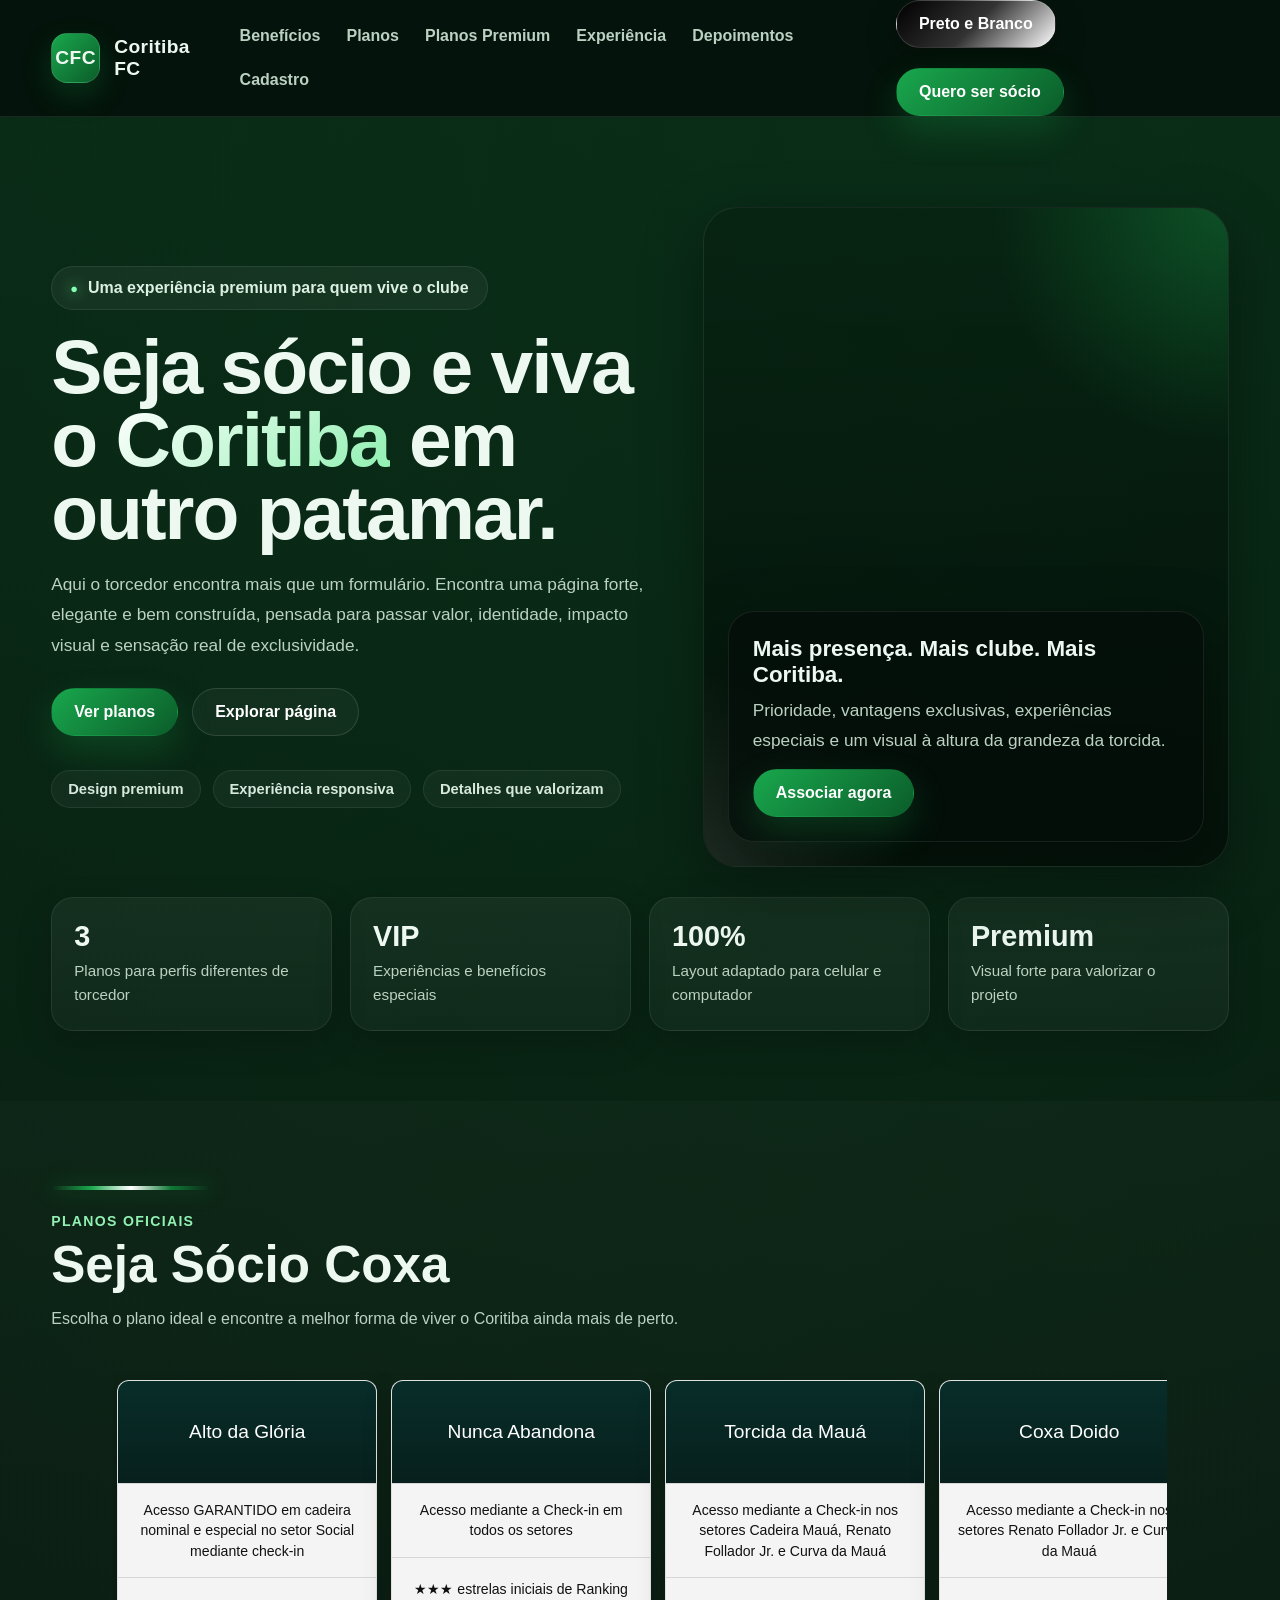
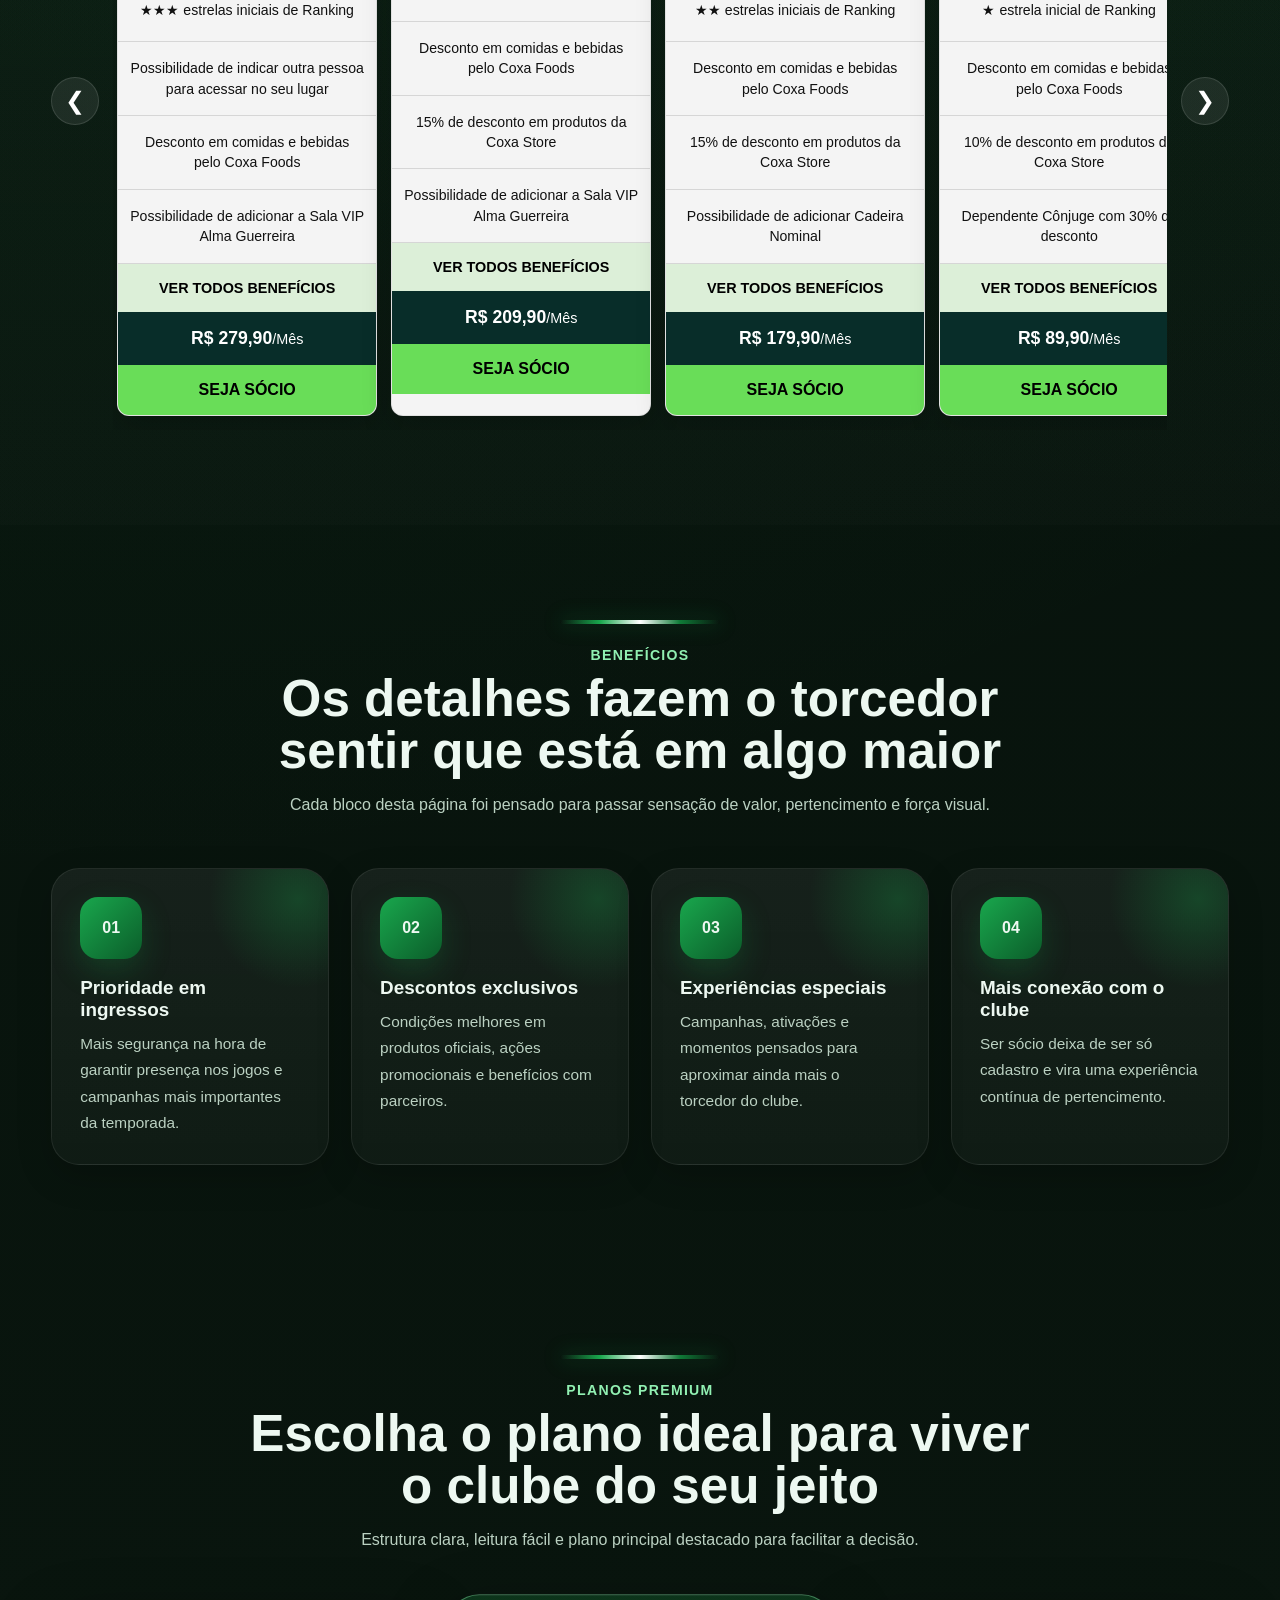
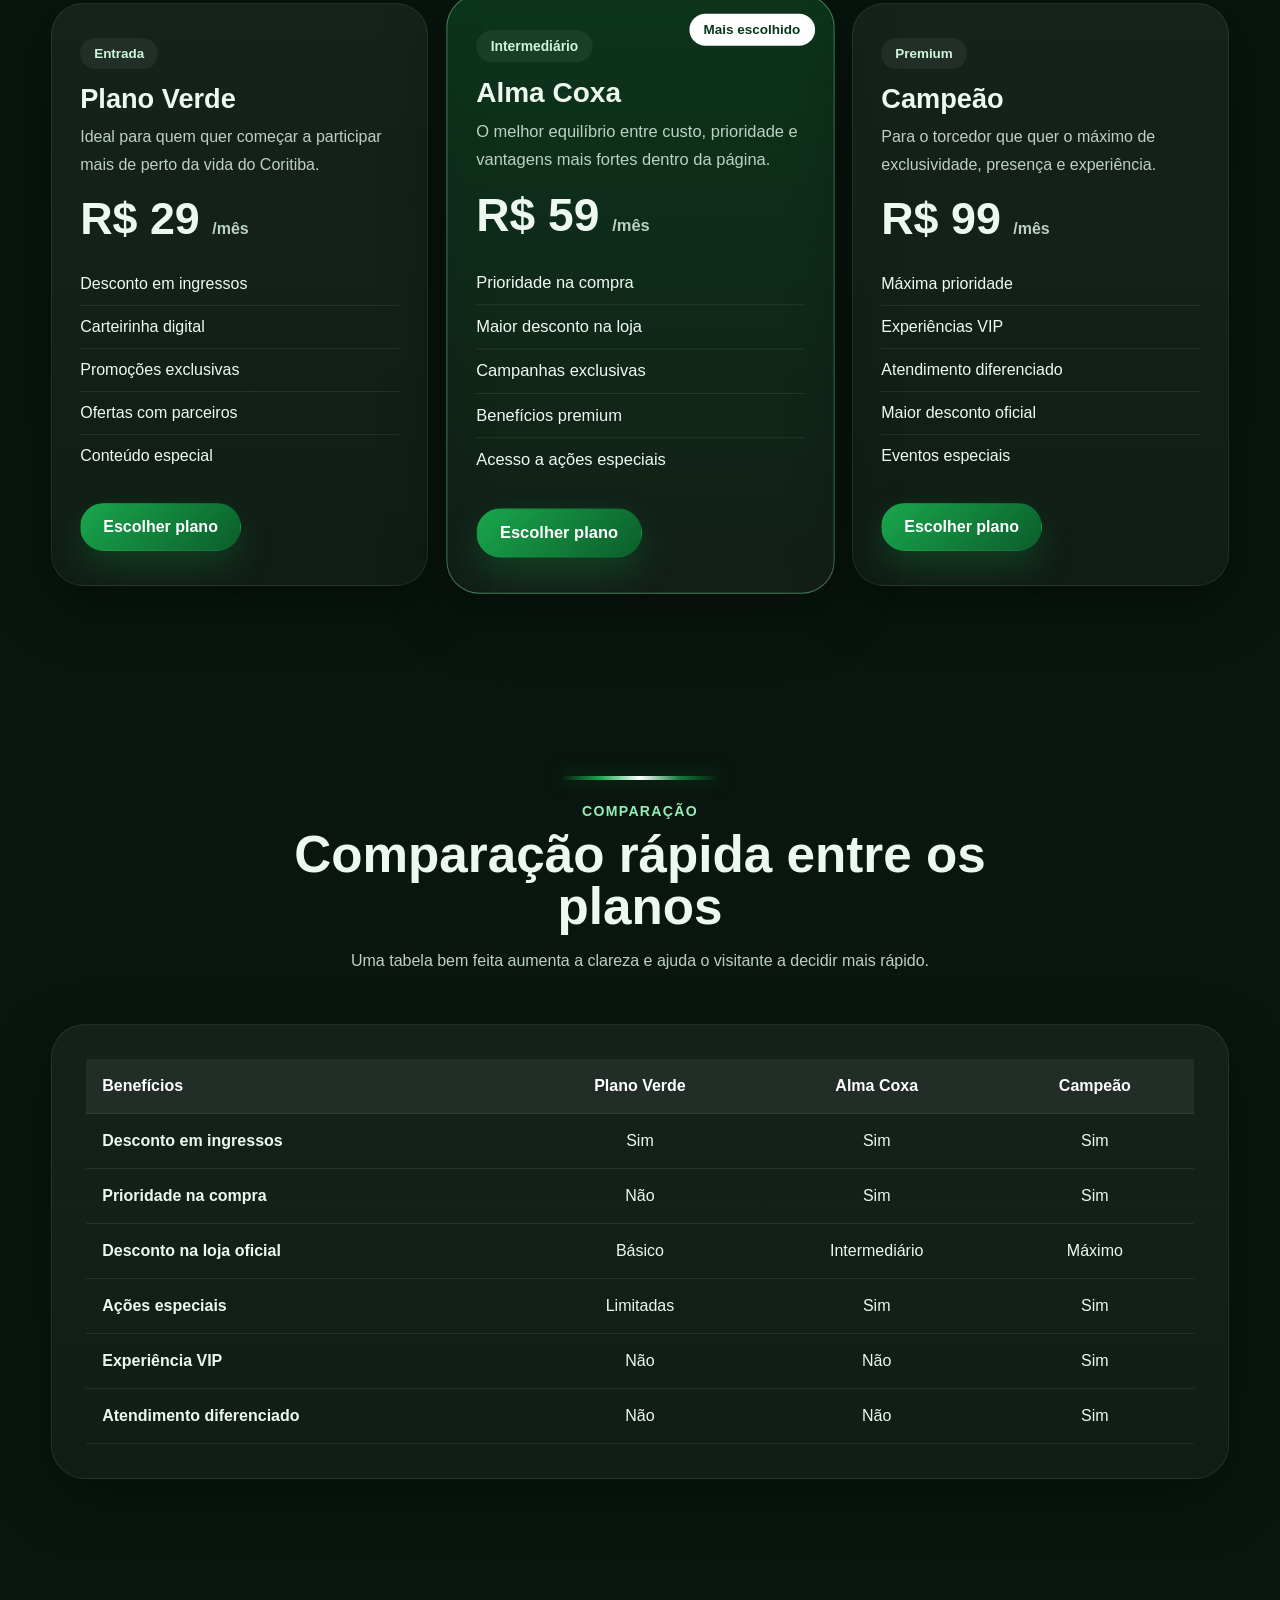
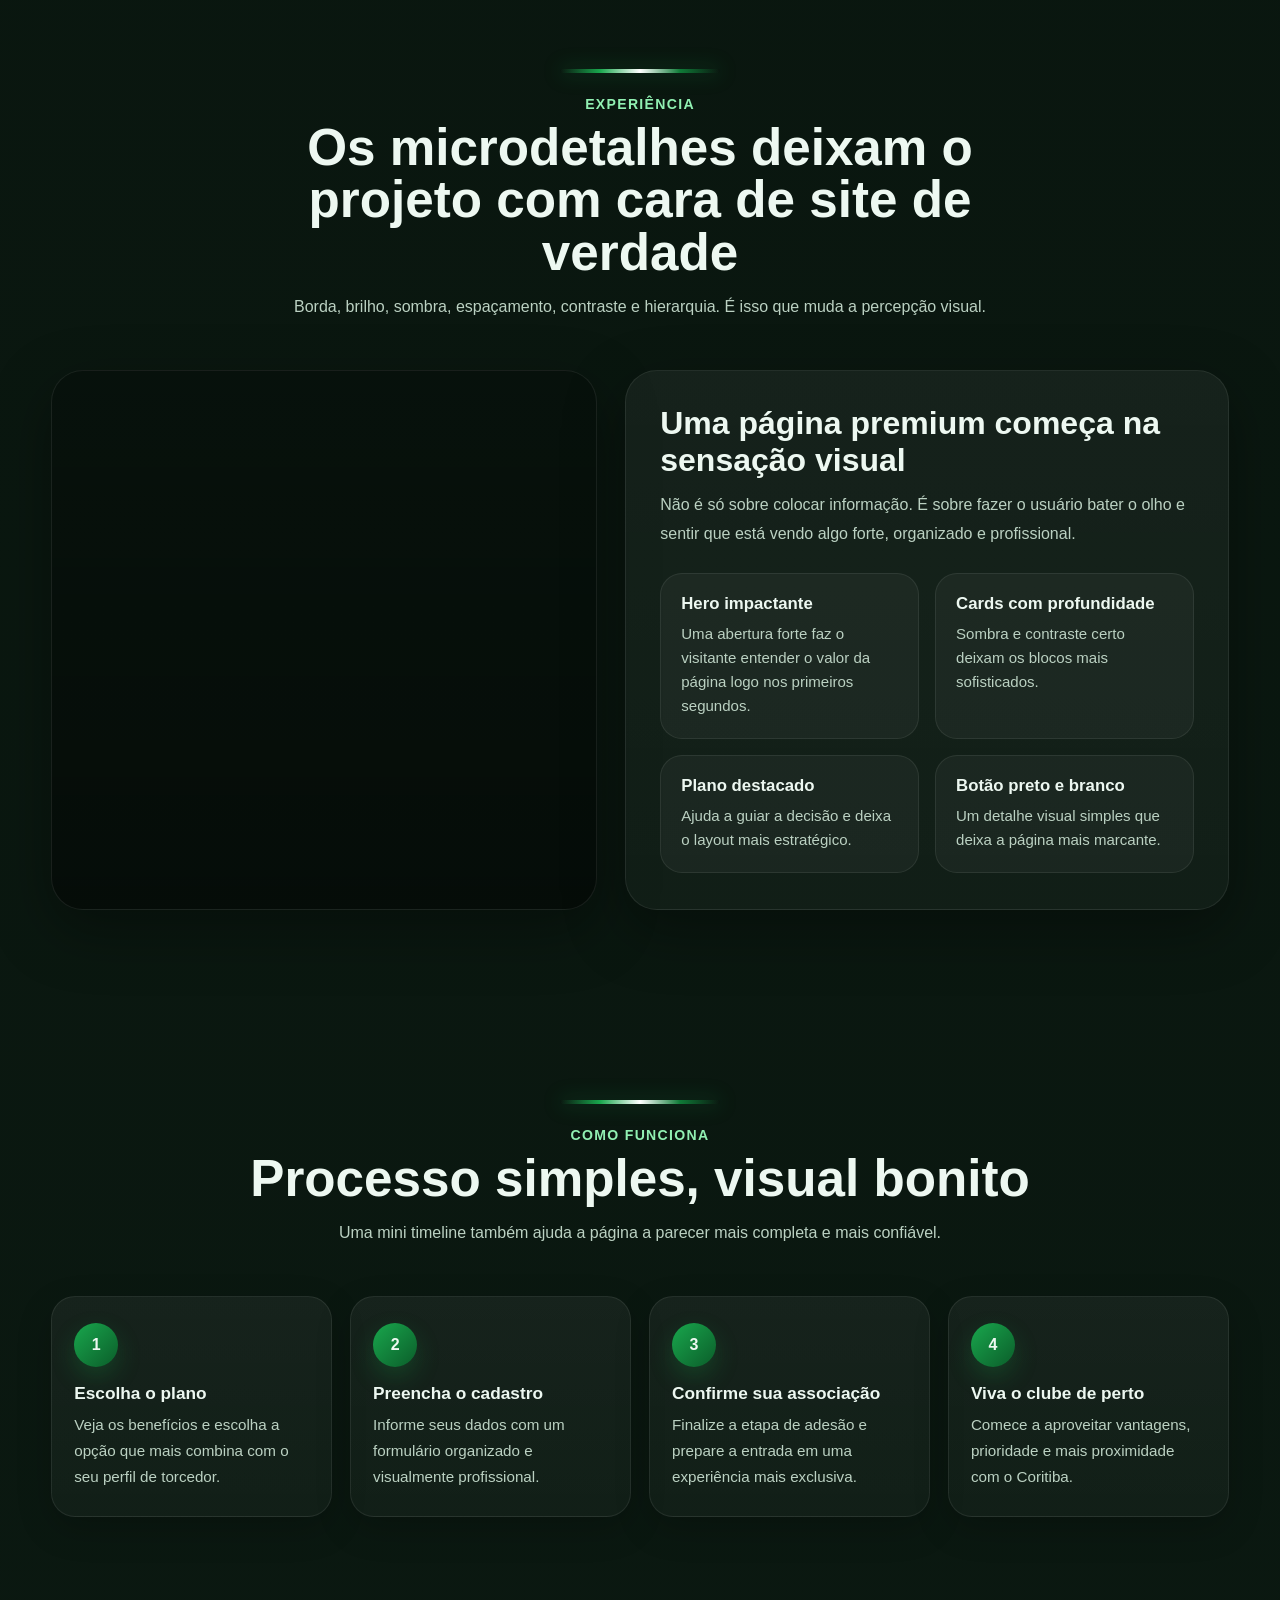
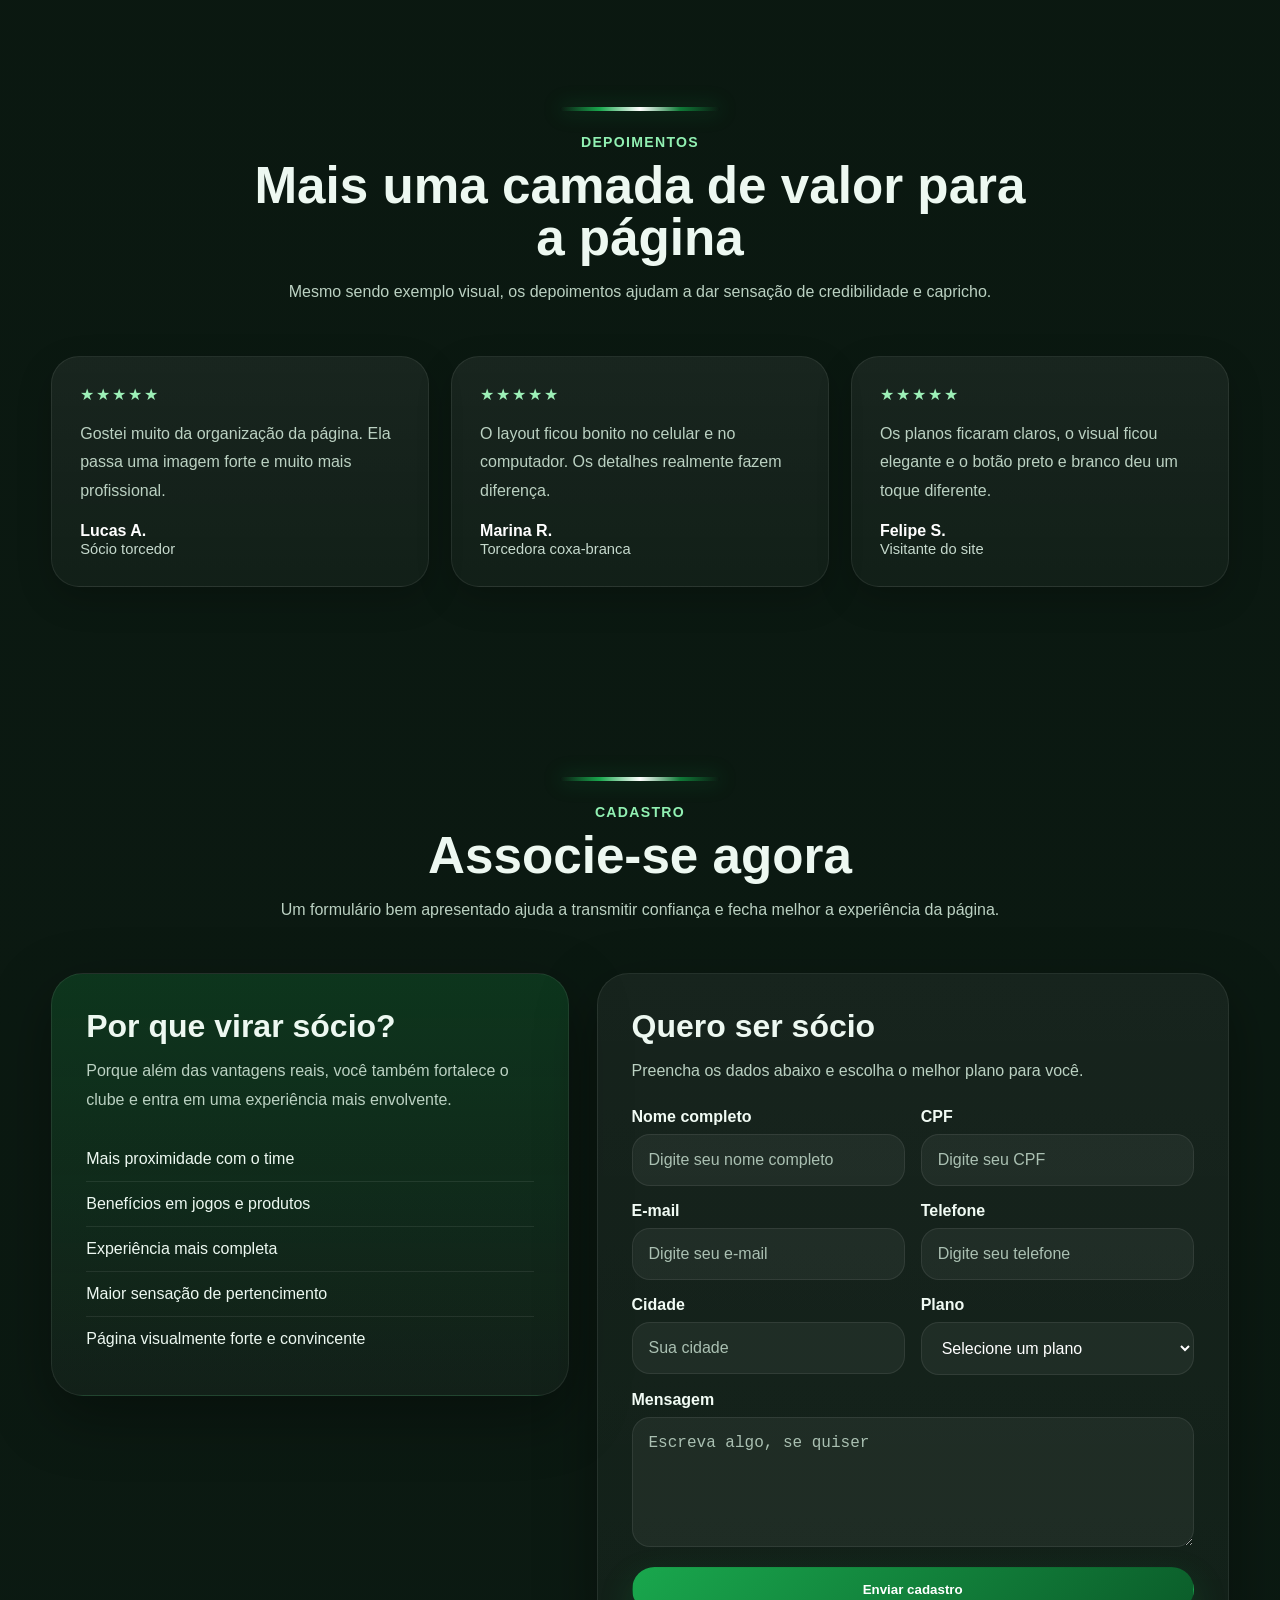
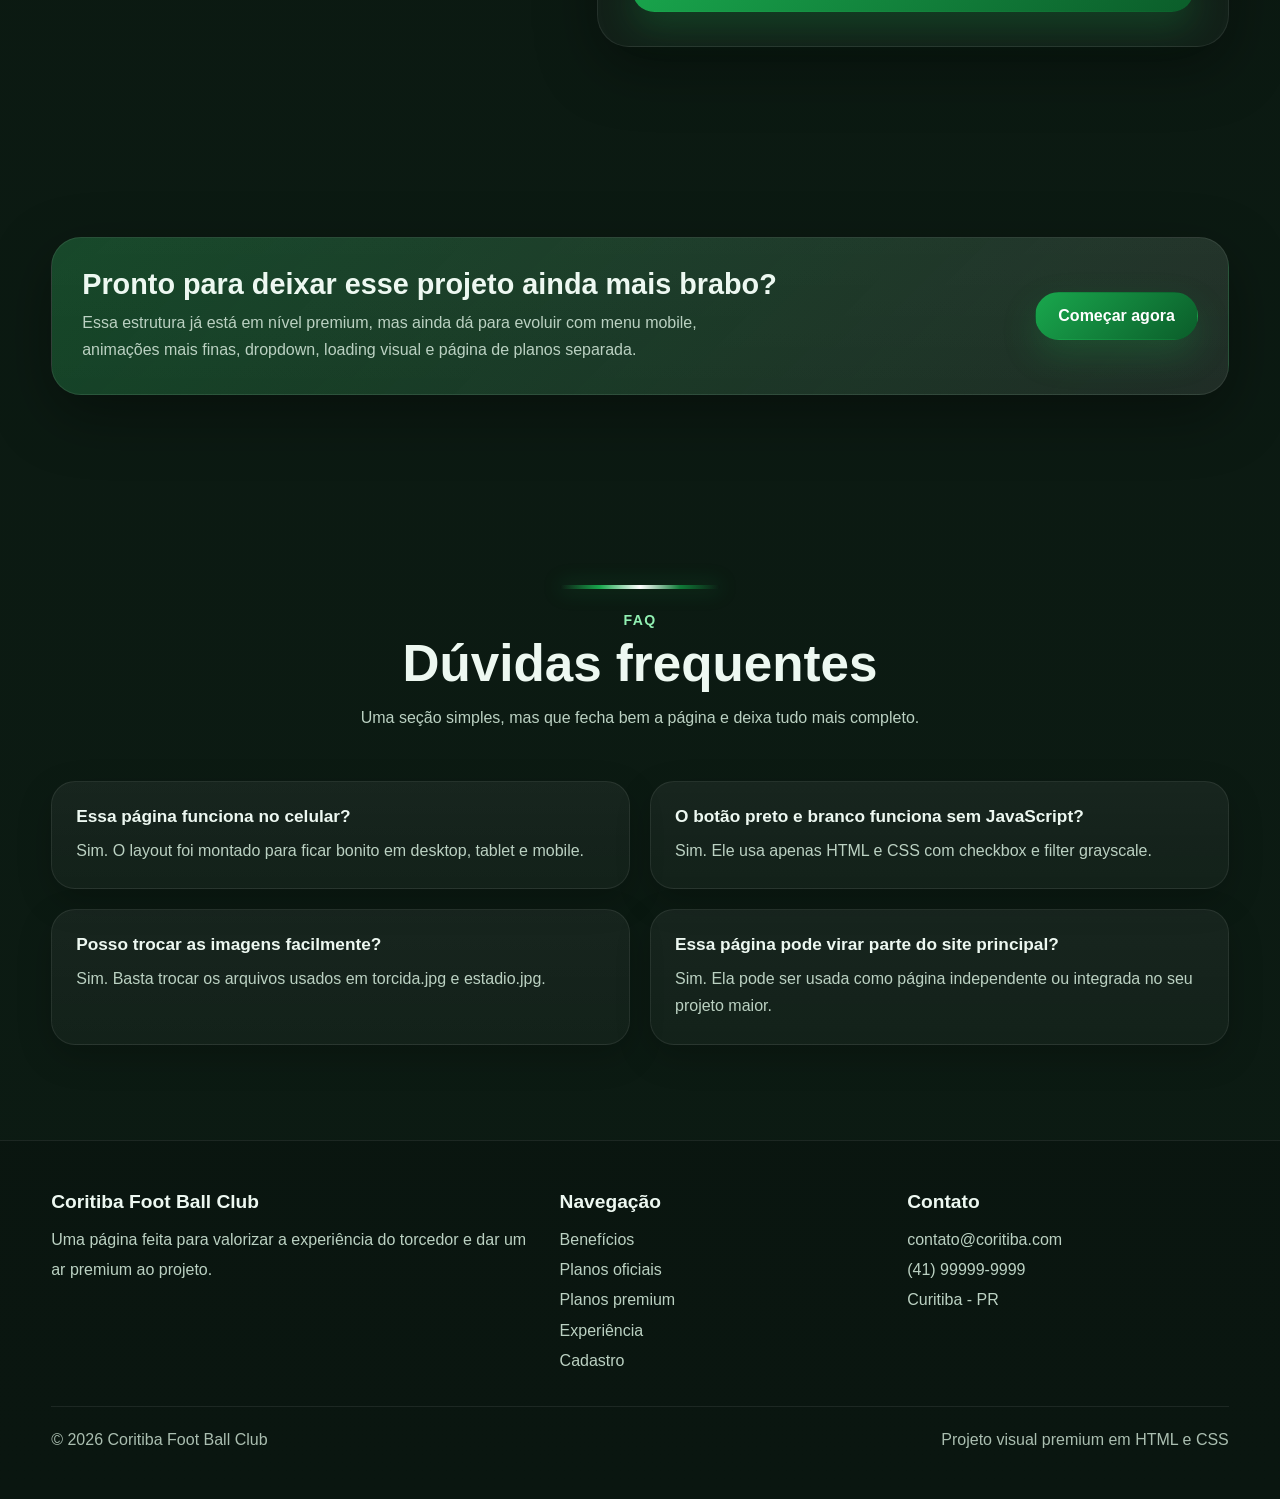
==== commit ab383ba0: "atualizações" ====
--- a/socio.html
+++ b/socio.html
@@ -4,1012 +4,7 @@
   <meta charset="UTF-8">
   <meta name="viewport" content="width=device-width, initial-scale=1.0">
   <title>Seja Sócio | Coritiba Foot Ball Club</title>
-
-  <style>
-    * {
-      margin: 0;
-      padding: 0;
-      box-sizing: border-box;
-      scroll-behavior: smooth;
-    }
-
-    :root {
-      --bg: #06110b;
-      --bg-2: #0a1810;
-      --bg-3: #102319;
-      --card: rgba(255,255,255,0.05);
-      --card-strong: rgba(255,255,255,0.08);
-      --line: rgba(255,255,255,0.09);
-      --white: #ffffff;
-      --text: #edf8f1;
-      --muted: #bbd1c2;
-      --green-1: #0b5d2a;
-      --green-2: #0f7a37;
-      --green-3: #19a74d;
-      --green-soft: rgba(25,167,77,0.18);
-      --shadow: 0 20px 60px rgba(0,0,0,0.35);
-      --shadow-soft: 0 12px 35px rgba(0,0,0,0.20);
-      --radius: 24px;
-      --radius-lg: 34px;
-      --max-width: 1260px;
-    }
-
-    body {
-      font-family: Arial, Helvetica, sans-serif;
-      color: var(--text);
-      background:
-        radial-gradient(circle at top left, rgba(25,167,77,0.14), transparent 26%),
-        radial-gradient(circle at top right, rgba(15,122,55,0.18), transparent 22%),
-        linear-gradient(180deg, #06110b 0%, #09150e 35%, #0c1b13 100%);
-      overflow-x: hidden;
-    }
-
-    a {
-      text-decoration: none;
-      color: inherit;
-    }
-
-    img {
-      max-width: 100%;
-      display: block;
-    }
-
-    .container {
-      width: min(92%, var(--max-width));
-      margin: 0 auto;
-    }
-
-    #modo-pb {
-      display: none;
-    }
-
-    .site {
-      transition: 0.4s ease;
-    }
-
-    #modo-pb:checked ~ .site {
-      filter: grayscale(100%);
-    }
-
-    .section-space {
-      padding: 95px 0;
-    }
-
-    .section-title {
-      text-align: center;
-      max-width: 800px;
-      margin: 0 auto 50px;
-    }
-
-    .section-title span {
-      display: inline-block;
-      color: #91f0b2;
-      font-size: 0.88rem;
-      font-weight: 800;
-      letter-spacing: 1.3px;
-      text-transform: uppercase;
-      margin-bottom: 10px;
-    }
-
-    .section-title h2 {
-      font-size: clamp(2rem, 4vw, 3.4rem);
-      line-height: 1.02;
-      margin-bottom: 14px;
-    }
-
-    .section-title p {
-      color: var(--muted);
-      font-size: 1rem;
-      line-height: 1.7;
-    }
-
-    .top-line {
-      height: 4px;
-      width: 160px;
-      margin: 0 auto 22px;
-      border-radius: 999px;
-      background: linear-gradient(90deg, transparent, var(--green-3), #ffffff, var(--green-2), transparent);
-      box-shadow: 0 0 20px rgba(25,167,77,0.4);
-    }
-
-    .glass {
-      backdrop-filter: blur(14px);
-      -webkit-backdrop-filter: blur(14px);
-    }
-
-    .header {
-      position: sticky;
-      top: 0;
-      z-index: 999;
-      background: rgba(4, 10, 7, 0.72);
-      border-bottom: 1px solid var(--line);
-    }
-
-    .nav {
-      min-height: 86px;
-      display: flex;
-      align-items: center;
-      justify-content: space-between;
-      gap: 20px;
-    }
-
-    .brand {
-      display: flex;
-      align-items: center;
-      gap: 14px;
-      font-weight: 900;
-      font-size: 1.2rem;
-      letter-spacing: 0.4px;
-    }
-
-    .brand-icon {
-      width: 50px;
-      height: 50px;
-      border-radius: 16px;
-      display: grid;
-      place-items: center;
-      background: linear-gradient(135deg, var(--green-3), var(--green-1));
-      box-shadow: 0 12px 30px rgba(25,167,77,0.22);
-      border: 1px solid rgba(255,255,255,0.1);
-    }
-
-    .menu {
-      display: flex;
-      gap: 26px;
-      align-items: center;
-      flex-wrap: wrap;
-    }
-
-    .menu a {
-      color: var(--muted);
-      font-weight: 700;
-      position: relative;
-      transition: 0.3s ease;
-    }
-
-    .menu a:hover {
-      color: var(--white);
-    }
-
-    .menu a::after {
-      content: "";
-      position: absolute;
-      left: 0;
-      bottom: -7px;
-      width: 0;
-      height: 2px;
-      border-radius: 999px;
-      background: linear-gradient(90deg, var(--green-3), #ffffff);
-      transition: 0.3s ease;
-    }
-
-    .menu a:hover::after {
-      width: 100%;
-    }
-
-    .nav-actions {
-      display: flex;
-      align-items: center;
-      gap: 12px;
-      flex-wrap: wrap;
-    }
-
-    .btn {
-      display: inline-flex;
-      align-items: center;
-      justify-content: center;
-      border-radius: 999px;
-      padding: 14px 22px;
-      font-weight: 800;
-      transition: 0.3s ease;
-      border: 1px solid transparent;
-      cursor: pointer;
-      white-space: nowrap;
-    }
-
-    .btn-primary {
-      color: var(--white);
-      background: linear-gradient(135deg, var(--green-3), var(--green-1));
-      box-shadow: 0 15px 35px rgba(25,167,77,0.24);
-    }
-
-    .btn-primary:hover {
-      transform: translateY(-3px);
-      box-shadow: 0 22px 44px rgba(25,167,77,0.32);
-    }
-
-    .btn-outline {
-      color: var(--white);
-      background: rgba(255,255,255,0.04);
-      border-color: rgba(255,255,255,0.12);
-    }
-
-    .btn-outline:hover {
-      transform: translateY(-3px);
-      background: rgba(255,255,255,0.08);
-    }
-
-    .btn-bw {
-      background: linear-gradient(135deg, #000000, #333333, #ffffff);
-      color: #ffffff;
-      border: 1px solid rgba(255,255,255,0.15);
-      box-shadow: var(--shadow-soft);
-    }
-
-    .btn-bw:hover {
-      transform: translateY(-3px) scale(1.02);
-    }
-
-    .hero {
-      padding: 90px 0 70px;
-      position: relative;
-    }
-
-    .hero-grid {
-      display: grid;
-      grid-template-columns: 1.08fr 0.92fr;
-      gap: 34px;
-      align-items: center;
-    }
-
-    .hero-left {
-      position: relative;
-      z-index: 2;
-    }
-
-    .hero-badge {
-      display: inline-flex;
-      align-items: center;
-      gap: 10px;
-      margin-bottom: 20px;
-      padding: 12px 18px;
-      border-radius: 999px;
-      background: rgba(255,255,255,0.05);
-      border: 1px solid rgba(255,255,255,0.08);
-      color: #dbefe2;
-      font-weight: 700;
-    }
-
-    .hero-badge::before {
-      content: "●";
-      color: #84ffb3;
-      font-size: 0.8rem;
-      text-shadow: 0 0 14px #84ffb3;
-    }
-
-    .hero h1 {
-      font-size: clamp(2.7rem, 6vw, 5.4rem);
-      line-height: 0.95;
-      letter-spacing: -2px;
-      font-weight: 900;
-      margin-bottom: 20px;
-      max-width: 760px;
-    }
-
-    .hero h1 span {
-      background: linear-gradient(135deg, #ffffff, #8df0af);
-      -webkit-background-clip: text;
-      -webkit-text-fill-color: transparent;
-      background-clip: text;
-      color: transparent;
-    }
-
-    .hero p {
-      color: var(--muted);
-      font-size: 1.08rem;
-      line-height: 1.75;
-      max-width: 650px;
-      margin-bottom: 28px;
-    }
-
-    .hero-buttons {
-      display: flex;
-      gap: 14px;
-      flex-wrap: wrap;
-      margin-bottom: 34px;
-    }
-
-    .hero-tags {
-      display: flex;
-      gap: 12px;
-      flex-wrap: wrap;
-    }
-
-    .hero-tags span {
-      padding: 10px 16px;
-      border-radius: 999px;
-      background: rgba(255,255,255,0.04);
-      border: 1px solid rgba(255,255,255,0.08);
-      color: #d6e9dc;
-      font-weight: 700;
-      font-size: 0.92rem;
-    }
-
-    .hero-right {
-      position: relative;
-    }
-
-    .hero-visual {
-      min-height: 660px;
-      border-radius: var(--radius-lg);
-      overflow: hidden;
-      position: relative;
-      border: 1px solid rgba(255,255,255,0.08);
-      background:
-        linear-gradient(rgba(0,0,0,0.18), rgba(0,0,0,0.48)),
-        url("torcida.jpg") center/cover no-repeat;
-      box-shadow: var(--shadow);
-    }
-
-    .hero-visual::before {
-      content: "";
-      position: absolute;
-      inset: 0;
-      background:
-        radial-gradient(circle at top right, rgba(25,167,77,0.34), transparent 28%),
-        radial-gradient(circle at bottom left, rgba(255,255,255,0.10), transparent 24%);
-    }
-
-    .floating-card {
-      position: absolute;
-      left: 24px;
-      right: 24px;
-      bottom: 24px;
-      z-index: 2;
-      padding: 24px;
-      border-radius: 26px;
-      background: rgba(5, 14, 9, 0.78);
-      border: 1px solid rgba(255,255,255,0.08);
-      box-shadow: var(--shadow);
-    }
-
-    .floating-card h3 {
-      font-size: 1.4rem;
-      margin-bottom: 8px;
-    }
-
-    .floating-card p {
-      color: var(--muted);
-      line-height: 1.7;
-      margin-bottom: 14px;
-    }
-
-    .mini-stats {
-      padding-top: 30px;
-    }
-
-    .mini-stats-grid {
-      display: grid;
-      grid-template-columns: repeat(4, 1fr);
-      gap: 18px;
-    }
-
-    .mini-stat {
-      padding: 22px;
-      border-radius: 22px;
-      background: linear-gradient(180deg, rgba(255,255,255,0.05), rgba(255,255,255,0.03));
-      border: 1px solid rgba(255,255,255,0.08);
-      box-shadow: var(--shadow-soft);
-      transition: 0.3s ease;
-    }
-
-    .mini-stat:hover {
-      transform: translateY(-6px);
-      border-color: rgba(141,240,175,0.35);
-    }
-
-    .mini-stat strong {
-      display: block;
-      font-size: 1.8rem;
-      margin-bottom: 6px;
-    }
-
-    .mini-stat span {
-      color: var(--muted);
-      line-height: 1.6;
-      font-size: 0.95rem;
-    }
-
-    .benefits-grid {
-      display: grid;
-      grid-template-columns: repeat(4, 1fr);
-      gap: 22px;
-    }
-
-    .benefit-card {
-      position: relative;
-      padding: 28px;
-      border-radius: 28px;
-      overflow: hidden;
-      background: linear-gradient(180deg, rgba(255,255,255,0.06), rgba(255,255,255,0.03));
-      border: 1px solid rgba(255,255,255,0.08);
-      box-shadow: var(--shadow-soft);
-      transition: 0.35s ease;
-    }
-
-    .benefit-card:hover {
-      transform: translateY(-8px);
-      border-color: rgba(141,240,175,0.35);
-    }
-
-    .benefit-card::before {
-      content: "";
-      position: absolute;
-      top: -60px;
-      right: -60px;
-      width: 180px;
-      height: 180px;
-      border-radius: 50%;
-      background: radial-gradient(circle, rgba(25,167,77,0.28), transparent 70%);
-    }
-
-    .benefit-icon {
-      width: 62px;
-      height: 62px;
-      display: grid;
-      place-items: center;
-      border-radius: 18px;
-      margin-bottom: 18px;
-      background: linear-gradient(135deg, var(--green-3), var(--green-1));
-      box-shadow: 0 12px 30px rgba(25,167,77,0.22);
-      font-weight: 900;
-    }
-
-    .benefit-card h3 {
-      font-size: 1.18rem;
-      margin-bottom: 10px;
-    }
-
-    .benefit-card p {
-      color: var(--muted);
-      line-height: 1.7;
-      font-size: 0.96rem;
-    }
-
-    .plans-grid {
-      display: grid;
-      grid-template-columns: repeat(3, 1fr);
-      gap: 24px;
-      align-items: stretch;
-    }
-
-    .plan-card {
-      position: relative;
-      padding: 34px 28px;
-      border-radius: 32px;
-      background: linear-gradient(180deg, rgba(255,255,255,0.06), rgba(255,255,255,0.03));
-      border: 1px solid rgba(255,255,255,0.08);
-      box-shadow: var(--shadow);
-      transition: 0.35s ease;
-    }
-
-    .plan-card:hover {
-      transform: translateY(-10px);
-    }
-
-    .plan-featured {
-      transform: scale(1.03);
-      border-color: rgba(141,240,175,0.40);
-      background: linear-gradient(180deg, rgba(25,167,77,0.22), rgba(255,255,255,0.04));
-    }
-
-    .plan-ribbon {
-      position: absolute;
-      top: 18px;
-      right: 18px;
-      padding: 8px 14px;
-      border-radius: 999px;
-      font-size: 0.82rem;
-      font-weight: 800;
-      background: #ffffff;
-      color: #0b381c;
-    }
-
-    .plan-label {
-      display: inline-block;
-      padding: 8px 14px;
-      border-radius: 999px;
-      background: rgba(255,255,255,0.06);
-      color: #cdf7da;
-      font-size: 0.84rem;
-      font-weight: 800;
-      margin-bottom: 14px;
-    }
-
-    .plan-card h3 {
-      font-size: 1.7rem;
-      margin-bottom: 8px;
-    }
-
-    .plan-card p {
-      color: var(--muted);
-      line-height: 1.7;
-      margin-bottom: 18px;
-    }
-
-    .price {
-      font-size: 2.8rem;
-      font-weight: 900;
-      line-height: 1;
-      margin-bottom: 22px;
-    }
-
-    .price small {
-      font-size: 1rem;
-      font-weight: 700;
-      color: var(--muted);
-    }
-
-    .plan-list {
-      list-style: none;
-      margin-bottom: 26px;
-    }
-
-    .plan-list li {
-      padding: 12px 0;
-      border-bottom: 1px solid rgba(255,255,255,0.08);
-      color: #f0faf3;
-    }
-
-    .plan-list li:last-child {
-      border-bottom: none;
-    }
-
-    .compare-box {
-      padding: 34px;
-      border-radius: 34px;
-      background: linear-gradient(180deg, rgba(255,255,255,0.05), rgba(255,255,255,0.03));
-      border: 1px solid rgba(255,255,255,0.08);
-      box-shadow: var(--shadow);
-      overflow-x: auto;
-    }
-
-    table {
-      width: 100%;
-      min-width: 760px;
-      border-collapse: collapse;
-    }
-
-    th, td {
-      padding: 18px 16px;
-      text-align: center;
-      border-bottom: 1px solid rgba(255,255,255,0.08);
-    }
-
-    th {
-      background: rgba(255,255,255,0.06);
-      color: #ffffff;
-      font-size: 1rem;
-    }
-
-    td:first-child,
-    th:first-child {
-      text-align: left;
-      font-weight: 800;
-    }
-
-    tr:hover td {
-      background: rgba(255,255,255,0.03);
-    }
-
-    .experience-grid {
-      display: grid;
-      grid-template-columns: 0.95fr 1.05fr;
-      gap: 28px;
-      align-items: stretch;
-    }
-
-    .experience-image {
-      min-height: 540px;
-      border-radius: 32px;
-      border: 1px solid rgba(255,255,255,0.08);
-      background:
-        linear-gradient(rgba(0,0,0,0.22), rgba(0,0,0,0.45)),
-        url("estadio.jpg") center/cover no-repeat;
-      box-shadow: var(--shadow);
-    }
-
-    .experience-content {
-      padding: 34px;
-      border-radius: 32px;
-      background: linear-gradient(180deg, rgba(255,255,255,0.05), rgba(255,255,255,0.03));
-      border: 1px solid rgba(255,255,255,0.08);
-      box-shadow: var(--shadow);
-    }
-
-    .experience-content h3 {
-      font-size: 2rem;
-      margin-bottom: 12px;
-    }
-
-    .experience-content p {
-      color: var(--muted);
-      line-height: 1.8;
-      margin-bottom: 24px;
-    }
-
-    .experience-list {
-      display: grid;
-      grid-template-columns: 1fr 1fr;
-      gap: 16px;
-    }
-
-    .experience-item {
-      padding: 20px;
-      border-radius: 22px;
-      background: rgba(255,255,255,0.04);
-      border: 1px solid rgba(255,255,255,0.08);
-    }
-
-    .experience-item strong {
-      display: block;
-      margin-bottom: 8px;
-      font-size: 1.05rem;
-    }
-
-    .experience-item span {
-      color: var(--muted);
-      line-height: 1.6;
-      font-size: 0.94rem;
-    }
-
-    .timeline {
-      display: grid;
-      grid-template-columns: repeat(4, 1fr);
-      gap: 18px;
-    }
-
-    .timeline-step {
-      position: relative;
-      padding: 26px 22px;
-      border-radius: 24px;
-      background: linear-gradient(180deg, rgba(255,255,255,0.05), rgba(255,255,255,0.03));
-      border: 1px solid rgba(255,255,255,0.08);
-      box-shadow: var(--shadow-soft);
-    }
-
-    .timeline-step::before {
-      content: attr(data-step);
-      display: grid;
-      place-items: center;
-      width: 44px;
-      height: 44px;
-      border-radius: 50%;
-      margin-bottom: 16px;
-      background: linear-gradient(135deg, var(--green-3), var(--green-1));
-      font-weight: 900;
-      box-shadow: 0 10px 24px rgba(25,167,77,0.24);
-    }
-
-    .timeline-step h3 {
-      font-size: 1.08rem;
-      margin-bottom: 8px;
-    }
-
-    .timeline-step p {
-      color: var(--muted);
-      line-height: 1.7;
-      font-size: 0.95rem;
-    }
-
-    .testimonials-grid {
-      display: grid;
-      grid-template-columns: repeat(3, 1fr);
-      gap: 22px;
-    }
-
-    .testimonial {
-      padding: 28px;
-      border-radius: 28px;
-      background: linear-gradient(180deg, rgba(255,255,255,0.06), rgba(255,255,255,0.03));
-      border: 1px solid rgba(255,255,255,0.08);
-      box-shadow: var(--shadow-soft);
-      transition: 0.3s ease;
-    }
-
-    .testimonial:hover {
-      transform: translateY(-6px);
-    }
-
-    .stars {
-      margin-bottom: 16px;
-      color: #9cf0b7;
-      letter-spacing: 2px;
-      font-size: 1rem;
-    }
-
-    .testimonial p {
-      color: var(--muted);
-      line-height: 1.8;
-      margin-bottom: 16px;
-    }
-
-    .testimonial strong {
-      display: block;
-      color: #ffffff;
-    }
-
-    .testimonial span {
-      color: #c6d9cd;
-      font-size: 0.92rem;
-    }
-
-    .join-grid {
-      display: grid;
-      grid-template-columns: 0.9fr 1.1fr;
-      gap: 28px;
-      align-items: start;
-    }
-
-    .join-left,
-    .join-right {
-      padding: 34px;
-      border-radius: 32px;
-      border: 1px solid rgba(255,255,255,0.08);
-      box-shadow: var(--shadow);
-    }
-
-    .join-left {
-      background: linear-gradient(180deg, rgba(25,167,77,0.20), rgba(255,255,255,0.03));
-    }
-
-    .join-left h3,
-    .join-right h3 {
-      font-size: 2rem;
-      margin-bottom: 12px;
-    }
-
-    .join-left p,
-    .join-right p {
-      color: var(--muted);
-      line-height: 1.8;
-      margin-bottom: 22px;
-    }
-
-    .join-points {
-      list-style: none;
-    }
-
-    .join-points li {
-      padding: 13px 0;
-      border-bottom: 1px solid rgba(255,255,255,0.08);
-    }
-
-    .join-points li:last-child {
-      border-bottom: none;
-    }
-
-    .join-right {
-      background: linear-gradient(180deg, rgba(255,255,255,0.05), rgba(255,255,255,0.03));
-    }
-
-    .form-row {
-      display: grid;
-      grid-template-columns: 1fr 1fr;
-      gap: 16px;
-    }
-
-    .form-group {
-      margin-bottom: 16px;
-    }
-
-    label {
-      display: block;
-      margin-bottom: 8px;
-      font-weight: 800;
-      color: #f1fbf4;
-    }
-
-    input,
-    select,
-    textarea {
-      width: 100%;
-      border: 1px solid rgba(255,255,255,0.08);
-      outline: none;
-      border-radius: 18px;
-      padding: 16px;
-      background: rgba(255,255,255,0.05);
-      color: #ffffff;
-      font-size: 1rem;
-      transition: 0.3s ease;
-    }
-
-    input::placeholder,
-    textarea::placeholder {
-      color: #aac0b2;
-    }
-
-    input:focus,
-    select:focus,
-    textarea:focus {
-      border-color: rgba(141,240,175,0.44);
-      box-shadow: 0 0 0 4px rgba(25,167,77,0.12);
-    }
-
-    textarea {
-      min-height: 130px;
-      resize: vertical;
-    }
-
-    .faq-grid {
-      display: grid;
-      grid-template-columns: 1fr 1fr;
-      gap: 20px;
-    }
-
-    .faq-item {
-      padding: 24px;
-      border-radius: 24px;
-      background: linear-gradient(180deg, rgba(255,255,255,0.05), rgba(255,255,255,0.03));
-      border: 1px solid rgba(255,255,255,0.08);
-      box-shadow: var(--shadow-soft);
-    }
-
-    .faq-item h3 {
-      font-size: 1.08rem;
-      margin-bottom: 10px;
-    }
-
-    .faq-item p {
-      color: var(--muted);
-      line-height: 1.7;
-    }
-
-    .cta-strip {
-      padding: 30px;
-      border-radius: 30px;
-      background:
-        linear-gradient(135deg, rgba(25,167,77,0.28), rgba(255,255,255,0.06)),
-        linear-gradient(180deg, rgba(255,255,255,0.05), rgba(255,255,255,0.03));
-      border: 1px solid rgba(255,255,255,0.08);
-      box-shadow: var(--shadow);
-      display: flex;
-      align-items: center;
-      justify-content: space-between;
-      gap: 20px;
-      flex-wrap: wrap;
-    }
-
-    .cta-strip h3 {
-      font-size: 1.8rem;
-      margin-bottom: 8px;
-    }
-
-    .cta-strip p {
-      color: var(--muted);
-      line-height: 1.7;
-      max-width: 650px;
-    }
-
-    footer {
-      padding: 50px 0;
-      border-top: 1px solid rgba(255,255,255,0.08);
-      background: rgba(0,0,0,0.18);
-    }
-
-    .footer-grid {
-      display: grid;
-      grid-template-columns: 1.2fr 0.8fr 0.8fr;
-      gap: 26px;
-    }
-
-    .footer-box h3 {
-      font-size: 1.2rem;
-      margin-bottom: 12px;
-    }
-
-    .footer-box p,
-    .footer-box a {
-      color: var(--muted);
-      line-height: 1.9;
-    }
-
-    .footer-box a:hover {
-      color: var(--white);
-    }
-
-    .footer-bottom {
-      margin-top: 30px;
-      padding-top: 24px;
-      border-top: 1px solid rgba(255,255,255,0.08);
-      color: #aabeb0;
-      display: flex;
-      justify-content: space-between;
-      gap: 16px;
-      flex-wrap: wrap;
-    }
-
-    @media (max-width: 1100px) {
-      .hero-grid,
-      .experience-grid,
-      .join-grid {
-        grid-template-columns: 1fr;
-      }
-
-      .benefits-grid,
-      .timeline,
-      .mini-stats-grid {
-        grid-template-columns: repeat(2, 1fr);
-      }
-
-      .plans-grid,
-      .testimonials-grid {
-        grid-template-columns: 1fr;
-      }
-
-      .plan-featured {
-        transform: none;
-      }
-
-      .footer-grid {
-        grid-template-columns: 1fr;
-      }
-    }
-
-    @media (max-width: 820px) {
-      .nav {
-        padding: 16px 0;
-        flex-direction: column;
-      }
-
-      .menu,
-      .nav-actions,
-      .hero-buttons {
-        justify-content: center;
-      }
-
-      .experience-list,
-      .faq-grid,
-      .form-row {
-        grid-template-columns: 1fr;
-      }
-
-      .benefits-grid,
-      .timeline,
-      .mini-stats-grid {
-        grid-template-columns: 1fr;
-      }
-
-      .hero-visual {
-        min-height: 470px;
-      }
-    }
-
-    @media (max-width: 560px) {
-      .btn,
-      .btn-bw {
-        width: 100%;
-      }
-
-      .nav-actions {
-        width: 100%;
-        flex-direction: column;
-      }
-
-      .hero h1 {
-        letter-spacing: -1px;
-      }
-
-      .hero-visual,
-      .experience-image {
-        min-height: 380px;
-      }
-
-      .floating-card,
-      .join-left,
-      .join-right,
-      .compare-box,
-      .experience-content,
-      .testimonial,
-      .benefit-card,
-      .plan-card,
-      .timeline-step,
-      .faq-item,
-      .mini-stat {
-        padding: 22px;
-      }
-    }
-  </style>
+  <link rel="stylesheet" href="styleSOCIO.css">
 </head>
 <body>
 
@@ -1025,7 +20,8 @@
 
         <nav class="menu">
           <a href="#beneficios">Benefícios</a>
-          <a href="#planos">Planos</a>
+          <a href="#planos-cards">Planos</a>
+          <a href="#planos">Planos Premium</a>
           <a href="#experiencia">Experiência</a>
           <a href="#depoimentos">Depoimentos</a>
           <a href="#cadastro">Cadastro</a>
@@ -1052,7 +48,7 @@
             </p>
 
             <div class="hero-buttons">
-              <a href="#planos" class="btn btn-primary">Ver planos</a>
+              <a href="#planos-cards" class="btn btn-primary">Ver planos</a>
               <a href="#experiencia" class="btn btn-outline">Explorar página</a>
             </div>
 
@@ -1098,6 +94,97 @@
         </div>
       </section>
 
+      <section id="planos-cards" class="planos-socio">
+        <div class="container">
+          <div class="section-title section-title-left">
+            <div class="top-line top-line-left"></div>
+            <span>Planos oficiais</span>
+            <h2>Seja Sócio Coxa</h2>
+            <p>
+              Escolha o plano ideal e encontre a melhor forma de viver o Coritiba ainda mais de perto.
+            </p>
+          </div>
+
+          <div class="carrossel-wrapper">
+            <button class="seta seta-esquerda" type="button">&#10094;</button>
+
+            <div class="planos-scroll">
+              <article class="plano-card-real">
+                <div class="plano-topo-real">
+                  <h3>Alto da Glória</h3>
+                </div>
+                <div class="plano-item-real">Acesso GARANTIDO em cadeira nominal e especial no setor Social mediante check-in</div>
+                <div class="plano-item-real">★★★ estrelas iniciais de Ranking</div>
+                <div class="plano-item-real">Possibilidade de indicar outra pessoa para acessar no seu lugar</div>
+                <div class="plano-item-real">Desconto em comidas e bebidas pelo Coxa Foods</div>
+                <div class="plano-item-real">Possibilidade de adicionar a Sala VIP Alma Guerreira</div>
+                <div class="plano-beneficios-real">VER TODOS BENEFÍCIOS</div>
+                <div class="plano-preco-real">R$ 279,90<span>/Mês</span></div>
+                <a href="#cadastro" class="plano-botao-real">SEJA SÓCIO</a>
+              </article>
+
+              <article class="plano-card-real">
+                <div class="plano-topo-real">
+                  <h3>Nunca Abandona</h3>
+                </div>
+                <div class="plano-item-real">Acesso mediante a Check-in em todos os setores</div>
+                <div class="plano-item-real">★★★ estrelas iniciais de Ranking</div>
+                <div class="plano-item-real">Desconto em comidas e bebidas pelo Coxa Foods</div>
+                <div class="plano-item-real">15% de desconto em produtos da Coxa Store</div>
+                <div class="plano-item-real">Possibilidade de adicionar a Sala VIP Alma Guerreira</div>
+                <div class="plano-beneficios-real">VER TODOS BENEFÍCIOS</div>
+                <div class="plano-preco-real">R$ 209,90<span>/Mês</span></div>
+                <a href="#cadastro" class="plano-botao-real">SEJA SÓCIO</a>
+              </article>
+
+              <article class="plano-card-real">
+                <div class="plano-topo-real">
+                  <h3>Torcida da Mauá</h3>
+                </div>
+                <div class="plano-item-real">Acesso mediante a Check-in nos setores Cadeira Mauá, Renato Follador Jr. e Curva da Mauá</div>
+                <div class="plano-item-real">★★ estrelas iniciais de Ranking</div>
+                <div class="plano-item-real">Desconto em comidas e bebidas pelo Coxa Foods</div>
+                <div class="plano-item-real">15% de desconto em produtos da Coxa Store</div>
+                <div class="plano-item-real">Possibilidade de adicionar Cadeira Nominal</div>
+                <div class="plano-beneficios-real">VER TODOS BENEFÍCIOS</div>
+                <div class="plano-preco-real">R$ 179,90<span>/Mês</span></div>
+                <a href="#cadastro" class="plano-botao-real">SEJA SÓCIO</a>
+              </article>
+
+              <article class="plano-card-real">
+                <div class="plano-topo-real">
+                  <h3>Coxa Doido</h3>
+                </div>
+                <div class="plano-item-real">Acesso mediante a Check-in nos setores Renato Follador Jr. e Curva da Mauá</div>
+                <div class="plano-item-real">★ estrela inicial de Ranking</div>
+                <div class="plano-item-real">Desconto em comidas e bebidas pelo Coxa Foods</div>
+                <div class="plano-item-real">10% de desconto em produtos da Coxa Store</div>
+                <div class="plano-item-real">Dependente Cônjuge com 30% de desconto</div>
+                <div class="plano-beneficios-real">VER TODOS BENEFÍCIOS</div>
+                <div class="plano-preco-real">R$ 89,90<span>/Mês</span></div>
+                <a href="#cadastro" class="plano-botao-real">SEJA SÓCIO</a>
+              </article>
+
+              <article class="plano-card-real">
+                <div class="plano-topo-real">
+                  <h3>Campeão do Povo</h3>
+                </div>
+                <div class="plano-item-real">50% de desconto na compra do ingresso</div>
+                <div class="plano-item-real">Experiências exclusivas no Grande Coxa-Branca</div>
+                <div class="plano-item-real">1 cupom de R$10,00 em desconto no Zé Delivery</div>
+                <div class="plano-item-real">Valor integral da mensalidade revertida em cashback no Vale</div>
+                <div class="plano-item-real">Clube de Benefícios</div>
+                <div class="plano-beneficios-real">VER TODOS BENEFÍCIOS</div>
+                <div class="plano-preco-real">R$ 19,85<span>/Mês</span></div>
+                <a href="#cadastro" class="plano-botao-real">SEJA SÓCIO</a>
+              </article>
+            </div>
+
+            <button class="seta seta-direita" type="button">&#10095;</button>
+          </div>
+        </div>
+      </section>
+
       <section id="beneficios" class="section-space">
         <div class="container">
           <div class="section-title">
@@ -1141,7 +228,7 @@
         <div class="container">
           <div class="section-title">
             <div class="top-line"></div>
-            <span>Planos</span>
+            <span>Planos premium</span>
             <h2>Escolha o plano ideal para viver o clube do seu jeito</h2>
             <p>
               Estrutura clara, leitura fácil e plano principal destacado para facilitar a decisão.
@@ -1533,7 +620,8 @@
           <div class="footer-box">
             <h3>Navegação</h3>
             <p><a href="#beneficios">Benefícios</a></p>
-            <p><a href="#planos">Planos</a></p>
+            <p><a href="#planos-cards">Planos oficiais</a></p>
+            <p><a href="#planos">Planos premium</a></p>
             <p><a href="#experiencia">Experiência</a></p>
             <p><a href="#cadastro">Cadastro</a></p>
           </div>
@@ -1554,4 +642,4 @@
     </footer>
   </div>
 </body>
-</html>+</html>
--- a/styleSOCIO.css
+++ b/styleSOCIO.css
@@ -0,0 +1,1172 @@
+* {
+  margin: 0;
+  padding: 0;
+  box-sizing: border-box;
+  scroll-behavior: smooth;
+}
+
+:root {
+  --bg: #06110b;
+  --bg-2: #0a1810;
+  --bg-3: #102319;
+  --card: rgba(255,255,255,0.05);
+  --card-strong: rgba(255,255,255,0.08);
+  --line: rgba(255,255,255,0.09);
+  --white: #ffffff;
+  --text: #edf8f1;
+  --muted: #bbd1c2;
+  --green-1: #0b5d2a;
+  --green-2: #0f7a37;
+  --green-3: #19a74d;
+  --green-soft: rgba(25,167,77,0.18);
+  --shadow: 0 20px 60px rgba(0,0,0,0.35);
+  --shadow-soft: 0 12px 35px rgba(0,0,0,0.20);
+  --radius: 24px;
+  --radius-lg: 34px;
+  --max-width: 1260px;
+}
+
+body {
+  font-family: Arial, Helvetica, sans-serif;
+  color: var(--text);
+  background:
+    radial-gradient(circle at top left, rgba(25,167,77,0.14), transparent 26%),
+    radial-gradient(circle at top right, rgba(15,122,55,0.18), transparent 22%),
+    linear-gradient(180deg, #06110b 0%, #09150e 35%, #0c1b13 100%);
+  overflow-x: hidden;
+}
+
+a {
+  text-decoration: none;
+  color: inherit;
+}
+
+img {
+  max-width: 100%;
+  display: block;
+}
+
+.container {
+  width: min(92%, var(--max-width));
+  margin: 0 auto;
+}
+
+#modo-pb {
+  display: none;
+}
+
+.site {
+  transition: 0.4s ease;
+}
+
+#modo-pb:checked ~ .site {
+  filter: grayscale(100%);
+}
+
+.section-space {
+  padding: 95px 0;
+}
+
+.section-title {
+  text-align: center;
+  max-width: 800px;
+  margin: 0 auto 50px;
+}
+
+.section-title-left {
+  text-align: left;
+  max-width: 100%;
+  margin: 0 0 40px;
+}
+
+.section-title span {
+  display: inline-block;
+  color: #91f0b2;
+  font-size: 0.88rem;
+  font-weight: 800;
+  letter-spacing: 1.3px;
+  text-transform: uppercase;
+  margin-bottom: 10px;
+}
+
+.section-title h2 {
+  font-size: clamp(2rem, 4vw, 3.4rem);
+  line-height: 1.02;
+  margin-bottom: 14px;
+}
+
+.section-title p {
+  color: var(--muted);
+  font-size: 1rem;
+  line-height: 1.7;
+}
+
+.top-line {
+  height: 4px;
+  width: 160px;
+  margin: 0 auto 22px;
+  border-radius: 999px;
+  background: linear-gradient(90deg, transparent, var(--green-3), #ffffff, var(--green-2), transparent);
+  box-shadow: 0 0 20px rgba(25,167,77,0.4);
+}
+
+.top-line-left {
+  margin: 0 0 22px;
+}
+
+.glass {
+  backdrop-filter: blur(14px);
+  -webkit-backdrop-filter: blur(14px);
+}
+
+.header {
+  position: sticky;
+  top: 0;
+  z-index: 999;
+  background: rgba(4, 10, 7, 0.72);
+  border-bottom: 1px solid var(--line);
+}
+
+.nav {
+  min-height: 86px;
+  display: flex;
+  align-items: center;
+  justify-content: space-between;
+  gap: 20px;
+}
+
+.brand {
+  display: flex;
+  align-items: center;
+  gap: 14px;
+  font-weight: 900;
+  font-size: 1.2rem;
+  letter-spacing: 0.4px;
+}
+
+.brand-icon {
+  width: 50px;
+  height: 50px;
+  border-radius: 16px;
+  display: grid;
+  place-items: center;
+  background: linear-gradient(135deg, var(--green-3), var(--green-1));
+  box-shadow: 0 12px 30px rgba(25,167,77,0.22);
+  border: 1px solid rgba(255,255,255,0.1);
+}
+
+.menu {
+  display: flex;
+  gap: 26px;
+  align-items: center;
+  flex-wrap: wrap;
+}
+
+.menu a {
+  color: var(--muted);
+  font-weight: 700;
+  position: relative;
+  transition: 0.3s ease;
+}
+
+.menu a:hover {
+  color: var(--white);
+}
+
+.menu a::after {
+  content: "";
+  position: absolute;
+  left: 0;
+  bottom: -7px;
+  width: 0;
+  height: 2px;
+  border-radius: 999px;
+  background: linear-gradient(90deg, var(--green-3), #ffffff);
+  transition: 0.3s ease;
+}
+
+.menu a:hover::after {
+  width: 100%;
+}
+
+.nav-actions {
+  display: flex;
+  align-items: center;
+  gap: 12px;
+  flex-wrap: wrap;
+}
+
+.btn {
+  display: inline-flex;
+  align-items: center;
+  justify-content: center;
+  border-radius: 999px;
+  padding: 14px 22px;
+  font-weight: 800;
+  transition: 0.3s ease;
+  border: 1px solid transparent;
+  cursor: pointer;
+  white-space: nowrap;
+}
+
+.btn-primary {
+  color: var(--white);
+  background: linear-gradient(135deg, var(--green-3), var(--green-1));
+  box-shadow: 0 15px 35px rgba(25,167,77,0.24);
+}
+
+.btn-primary:hover {
+  transform: translateY(-3px);
+  box-shadow: 0 22px 44px rgba(25,167,77,0.32);
+}
+
+.btn-outline {
+  color: var(--white);
+  background: rgba(255,255,255,0.04);
+  border-color: rgba(255,255,255,0.12);
+}
+
+.btn-outline:hover {
+  transform: translateY(-3px);
+  background: rgba(255,255,255,0.08);
+}
+
+.btn-bw {
+  background: linear-gradient(135deg, #000000, #333333, #ffffff);
+  color: #ffffff;
+  border: 1px solid rgba(255,255,255,0.15);
+  box-shadow: var(--shadow-soft);
+}
+
+.btn-bw:hover {
+  transform: translateY(-3px) scale(1.02);
+}
+
+.hero {
+  padding: 90px 0 70px;
+  position: relative;
+}
+
+.hero-grid {
+  display: grid;
+  grid-template-columns: 1.08fr 0.92fr;
+  gap: 34px;
+  align-items: center;
+}
+
+.hero-left {
+  position: relative;
+  z-index: 2;
+}
+
+.hero-badge {
+  display: inline-flex;
+  align-items: center;
+  gap: 10px;
+  margin-bottom: 20px;
+  padding: 12px 18px;
+  border-radius: 999px;
+  background: rgba(255,255,255,0.05);
+  border: 1px solid rgba(255,255,255,0.08);
+  color: #dbefe2;
+  font-weight: 700;
+}
+
+.hero-badge::before {
+  content: "●";
+  color: #84ffb3;
+  font-size: 0.8rem;
+  text-shadow: 0 0 14px #84ffb3;
+}
+
+.hero h1 {
+  font-size: clamp(2.7rem, 6vw, 5.4rem);
+  line-height: 0.95;
+  letter-spacing: -2px;
+  font-weight: 900;
+  margin-bottom: 20px;
+  max-width: 760px;
+}
+
+.hero h1 span {
+  background: linear-gradient(135deg, #ffffff, #8df0af);
+  -webkit-background-clip: text;
+  -webkit-text-fill-color: transparent;
+  background-clip: text;
+  color: transparent;
+}
+
+.hero p {
+  color: var(--muted);
+  font-size: 1.08rem;
+  line-height: 1.75;
+  max-width: 650px;
+  margin-bottom: 28px;
+}
+
+.hero-buttons {
+  display: flex;
+  gap: 14px;
+  flex-wrap: wrap;
+  margin-bottom: 34px;
+}
+
+.hero-tags {
+  display: flex;
+  gap: 12px;
+  flex-wrap: wrap;
+}
+
+.hero-tags span {
+  padding: 10px 16px;
+  border-radius: 999px;
+  background: rgba(255,255,255,0.04);
+  border: 1px solid rgba(255,255,255,0.08);
+  color: #d6e9dc;
+  font-weight: 700;
+  font-size: 0.92rem;
+}
+
+.hero-right {
+  position: relative;
+}
+
+.hero-visual {
+  min-height: 660px;
+  border-radius: var(--radius-lg);
+  overflow: hidden;
+  position: relative;
+  border: 1px solid rgba(255,255,255,0.08);
+  background:
+    linear-gradient(rgba(0,0,0,0.18), rgba(0,0,0,0.48)),
+    url("torcida.jpg") center/cover no-repeat;
+  box-shadow: var(--shadow);
+}
+
+.hero-visual::before {
+  content: "";
+  position: absolute;
+  inset: 0;
+  background:
+    radial-gradient(circle at top right, rgba(25,167,77,0.34), transparent 28%),
+    radial-gradient(circle at bottom left, rgba(255,255,255,0.10), transparent 24%);
+}
+
+.floating-card {
+  position: absolute;
+  left: 24px;
+  right: 24px;
+  bottom: 24px;
+  z-index: 2;
+  padding: 24px;
+  border-radius: 26px;
+  background: rgba(5, 14, 9, 0.78);
+  border: 1px solid rgba(255,255,255,0.08);
+  box-shadow: var(--shadow);
+}
+
+.floating-card h3 {
+  font-size: 1.4rem;
+  margin-bottom: 8px;
+}
+
+.floating-card p {
+  color: var(--muted);
+  line-height: 1.7;
+  margin-bottom: 14px;
+}
+
+.mini-stats {
+  padding-top: 30px;
+}
+
+.mini-stats-grid {
+  display: grid;
+  grid-template-columns: repeat(4, 1fr);
+  gap: 18px;
+}
+
+.mini-stat {
+  padding: 22px;
+  border-radius: 22px;
+  background: linear-gradient(180deg, rgba(255,255,255,0.05), rgba(255,255,255,0.03));
+  border: 1px solid rgba(255,255,255,0.08);
+  box-shadow: var(--shadow-soft);
+  transition: 0.3s ease;
+}
+
+.mini-stat:hover {
+  transform: translateY(-6px);
+  border-color: rgba(141,240,175,0.35);
+}
+
+.mini-stat strong {
+  display: block;
+  font-size: 1.8rem;
+  margin-bottom: 6px;
+}
+
+.mini-stat span {
+  color: var(--muted);
+  line-height: 1.6;
+  font-size: 0.95rem;
+}
+
+/* NOVA SEÇÃO DE PLANOS */
+.planos-socio {
+  padding: 85px 0 95px;
+  background: linear-gradient(180deg, rgba(255,255,255,0.02), rgba(255,255,255,0.01));
+}
+
+.carrossel-wrapper {
+  position: relative;
+  display: flex;
+  align-items: center;
+  gap: 14px;
+}
+
+.planos-scroll {
+  display: flex;
+  gap: 14px;
+  overflow-x: auto;
+  scroll-behavior: smooth;
+  padding: 8px 4px 14px;
+  width: 100%;
+}
+
+.planos-scroll::-webkit-scrollbar {
+  height: 10px;
+}
+
+.planos-scroll::-webkit-scrollbar-thumb {
+  background: rgba(255,255,255,0.18);
+  border-radius: 999px;
+}
+
+.planos-scroll::-webkit-scrollbar-track {
+  background: rgba(255,255,255,0.04);
+  border-radius: 999px;
+}
+
+.plano-card-real {
+  min-width: 260px;
+  max-width: 260px;
+  background: #f4f4f4;
+  color: #101010;
+  border-radius: 12px;
+  overflow: hidden;
+  flex-shrink: 0;
+  display: flex;
+  flex-direction: column;
+  box-shadow: 0 12px 30px rgba(0,0,0,0.18);
+  border: 1px solid rgba(0,0,0,0.08);
+  transition: 0.3s ease;
+}
+
+.plano-card-real:hover {
+  transform: translateY(-8px);
+}
+
+.plano-topo-real {
+  background: linear-gradient(180deg, #082d29, #07201d);
+  color: #ffffff;
+  text-align: center;
+  padding: 22px 14px;
+  min-height: 102px;
+  display: flex;
+  align-items: center;
+  justify-content: center;
+}
+
+.plano-topo-real h3 {
+  font-size: 1.2rem;
+  font-weight: 500;
+  line-height: 1.35;
+}
+
+.plano-item-real {
+  min-height: 64px;
+  border-top: 1px solid #d6d6d6;
+  padding: 16px 12px;
+  text-align: center;
+  font-size: 0.88rem;
+  color: #111111;
+  display: flex;
+  align-items: center;
+  justify-content: center;
+  line-height: 1.45;
+  background: #f4f4f4;
+}
+
+.plano-beneficios-real {
+  background: #dcefd8;
+  color: #000000;
+  font-weight: 900;
+  text-align: center;
+  padding: 16px 10px;
+  font-size: 0.9rem;
+  border-top: 1px solid #d6d6d6;
+}
+
+.plano-preco-real {
+  background: #082d29;
+  color: #ffffff;
+  text-align: center;
+  padding: 16px 10px;
+  font-size: 1.1rem;
+  font-weight: 900;
+}
+
+.plano-preco-real span {
+  font-size: 0.9rem;
+  font-weight: 500;
+}
+
+.plano-botao-real {
+  background: #69dd58;
+  color: #000000;
+  text-align: center;
+  padding: 16px 10px;
+  font-weight: 900;
+  font-size: 1rem;
+  transition: 0.3s ease;
+}
+
+.plano-botao-real:hover {
+  background: #57ca47;
+}
+
+.seta {
+  width: 48px;
+  height: 48px;
+  border: 1px solid rgba(255,255,255,0.12);
+  background: rgba(255,255,255,0.08);
+  color: #ffffff;
+  border-radius: 50%;
+  font-size: 1.5rem;
+  cursor: pointer;
+  flex-shrink: 0;
+  transition: 0.3s ease;
+}
+
+.seta:hover {
+  background: rgba(255,255,255,0.14);
+  transform: scale(1.05);
+}
+
+.benefits-grid {
+  display: grid;
+  grid-template-columns: repeat(4, 1fr);
+  gap: 22px;
+}
+
+.benefit-card {
+  position: relative;
+  padding: 28px;
+  border-radius: 28px;
+  overflow: hidden;
+  background: linear-gradient(180deg, rgba(255,255,255,0.06), rgba(255,255,255,0.03));
+  border: 1px solid rgba(255,255,255,0.08);
+  box-shadow: var(--shadow-soft);
+  transition: 0.35s ease;
+}
+
+.benefit-card:hover {
+  transform: translateY(-8px);
+  border-color: rgba(141,240,175,0.35);
+}
+
+.benefit-card::before {
+  content: "";
+  position: absolute;
+  top: -60px;
+  right: -60px;
+  width: 180px;
+  height: 180px;
+  border-radius: 50%;
+  background: radial-gradient(circle, rgba(25,167,77,0.28), transparent 70%);
+}
+
+.benefit-icon {
+  width: 62px;
+  height: 62px;
+  display: grid;
+  place-items: center;
+  border-radius: 18px;
+  margin-bottom: 18px;
+  background: linear-gradient(135deg, var(--green-3), var(--green-1));
+  box-shadow: 0 12px 30px rgba(25,167,77,0.22);
+  font-weight: 900;
+}
+
+.benefit-card h3 {
+  font-size: 1.18rem;
+  margin-bottom: 10px;
+}
+
+.benefit-card p {
+  color: var(--muted);
+  line-height: 1.7;
+  font-size: 0.96rem;
+}
+
+.plans-grid {
+  display: grid;
+  grid-template-columns: repeat(3, 1fr);
+  gap: 24px;
+  align-items: stretch;
+}
+
+.plan-card {
+  position: relative;
+  padding: 34px 28px;
+  border-radius: 32px;
+  background: linear-gradient(180deg, rgba(255,255,255,0.06), rgba(255,255,255,0.03));
+  border: 1px solid rgba(255,255,255,0.08);
+  box-shadow: var(--shadow);
+  transition: 0.35s ease;
+}
+
+.plan-card:hover {
+  transform: translateY(-10px);
+}
+
+.plan-featured {
+  transform: scale(1.03);
+  border-color: rgba(141,240,175,0.40);
+  background: linear-gradient(180deg, rgba(25,167,77,0.22), rgba(255,255,255,0.04));
+}
+
+.plan-ribbon {
+  position: absolute;
+  top: 18px;
+  right: 18px;
+  padding: 8px 14px;
+  border-radius: 999px;
+  font-size: 0.82rem;
+  font-weight: 800;
+  background: #ffffff;
+  color: #0b381c;
+}
+
+.plan-label {
+  display: inline-block;
+  padding: 8px 14px;
+  border-radius: 999px;
+  background: rgba(255,255,255,0.06);
+  color: #cdf7da;
+  font-size: 0.84rem;
+  font-weight: 800;
+  margin-bottom: 14px;
+}
+
+.plan-card h3 {
+  font-size: 1.7rem;
+  margin-bottom: 8px;
+}
+
+.plan-card p {
+  color: var(--muted);
+  line-height: 1.7;
+  margin-bottom: 18px;
+}
+
+.price {
+  font-size: 2.8rem;
+  font-weight: 900;
+  line-height: 1;
+  margin-bottom: 22px;
+}
+
+.price small {
+  font-size: 1rem;
+  font-weight: 700;
+  color: var(--muted);
+}
+
+.plan-list {
+  list-style: none;
+  margin-bottom: 26px;
+}
+
+.plan-list li {
+  padding: 12px 0;
+  border-bottom: 1px solid rgba(255,255,255,0.08);
+  color: #f0faf3;
+}
+
+.plan-list li:last-child {
+  border-bottom: none;
+}
+
+.compare-box {
+  padding: 34px;
+  border-radius: 34px;
+  background: linear-gradient(180deg, rgba(255,255,255,0.05), rgba(255,255,255,0.03));
+  border: 1px solid rgba(255,255,255,0.08);
+  box-shadow: var(--shadow);
+  overflow-x: auto;
+}
+
+table {
+  width: 100%;
+  min-width: 760px;
+  border-collapse: collapse;
+}
+
+th, td {
+  padding: 18px 16px;
+  text-align: center;
+  border-bottom: 1px solid rgba(255,255,255,0.08);
+}
+
+th {
+  background: rgba(255,255,255,0.06);
+  color: #ffffff;
+  font-size: 1rem;
+}
+
+td:first-child,
+th:first-child {
+  text-align: left;
+  font-weight: 800;
+}
+
+tr:hover td {
+  background: rgba(255,255,255,0.03);
+}
+
+.experience-grid {
+  display: grid;
+  grid-template-columns: 0.95fr 1.05fr;
+  gap: 28px;
+  align-items: stretch;
+}
+
+.experience-image {
+  min-height: 540px;
+  border-radius: 32px;
+  border: 1px solid rgba(255,255,255,0.08);
+  background:
+    linear-gradient(rgba(0,0,0,0.22), rgba(0,0,0,0.45)),
+    url("estadio.jpg") center/cover no-repeat;
+  box-shadow: var(--shadow);
+}
+
+.experience-content {
+  padding: 34px;
+  border-radius: 32px;
+  background: linear-gradient(180deg, rgba(255,255,255,0.05), rgba(255,255,255,0.03));
+  border: 1px solid rgba(255,255,255,0.08);
+  box-shadow: var(--shadow);
+}
+
+.experience-content h3 {
+  font-size: 2rem;
+  margin-bottom: 12px;
+}
+
+.experience-content p {
+  color: var(--muted);
+  line-height: 1.8;
+  margin-bottom: 24px;
+}
+
+.experience-list {
+  display: grid;
+  grid-template-columns: 1fr 1fr;
+  gap: 16px;
+}
+
+.experience-item {
+  padding: 20px;
+  border-radius: 22px;
+  background: rgba(255,255,255,0.04);
+  border: 1px solid rgba(255,255,255,0.08);
+}
+
+.experience-item strong {
+  display: block;
+  margin-bottom: 8px;
+  font-size: 1.05rem;
+}
+
+.experience-item span {
+  color: var(--muted);
+  line-height: 1.6;
+  font-size: 0.94rem;
+}
+
+.timeline {
+  display: grid;
+  grid-template-columns: repeat(4, 1fr);
+  gap: 18px;
+}
+
+.timeline-step {
+  position: relative;
+  padding: 26px 22px;
+  border-radius: 24px;
+  background: linear-gradient(180deg, rgba(255,255,255,0.05), rgba(255,255,255,0.03));
+  border: 1px solid rgba(255,255,255,0.08);
+  box-shadow: var(--shadow-soft);
+}
+
+.timeline-step::before {
+  content: attr(data-step);
+  display: grid;
+  place-items: center;
+  width: 44px;
+  height: 44px;
+  border-radius: 50%;
+  margin-bottom: 16px;
+  background: linear-gradient(135deg, var(--green-3), var(--green-1));
+  font-weight: 900;
+  box-shadow: 0 10px 24px rgba(25,167,77,0.24);
+}
+
+.timeline-step h3 {
+  font-size: 1.08rem;
+  margin-bottom: 8px;
+}
+
+.timeline-step p {
+  color: var(--muted);
+  line-height: 1.7;
+  font-size: 0.95rem;
+}
+
+.testimonials-grid {
+  display: grid;
+  grid-template-columns: repeat(3, 1fr);
+  gap: 22px;
+}
+
+.testimonial {
+  padding: 28px;
+  border-radius: 28px;
+  background: linear-gradient(180deg, rgba(255,255,255,0.06), rgba(255,255,255,0.03));
+  border: 1px solid rgba(255,255,255,0.08);
+  box-shadow: var(--shadow-soft);
+  transition: 0.3s ease;
+}
+
+.testimonial:hover {
+  transform: translateY(-6px);
+}
+
+.stars {
+  margin-bottom: 16px;
+  color: #9cf0b7;
+  letter-spacing: 2px;
+  font-size: 1rem;
+}
+
+.testimonial p {
+  color: var(--muted);
+  line-height: 1.8;
+  margin-bottom: 16px;
+}
+
+.testimonial strong {
+  display: block;
+  color: #ffffff;
+}
+
+.testimonial span {
+  color: #c6d9cd;
+  font-size: 0.92rem;
+}
+
+.join-grid {
+  display: grid;
+  grid-template-columns: 0.9fr 1.1fr;
+  gap: 28px;
+  align-items: start;
+}
+
+.join-left,
+.join-right {
+  padding: 34px;
+  border-radius: 32px;
+  border: 1px solid rgba(255,255,255,0.08);
+  box-shadow: var(--shadow);
+}
+
+.join-left {
+  background: linear-gradient(180deg, rgba(25,167,77,0.20), rgba(255,255,255,0.03));
+}
+
+.join-left h3,
+.join-right h3 {
+  font-size: 2rem;
+  margin-bottom: 12px;
+}
+
+.join-left p,
+.join-right p {
+  color: var(--muted);
+  line-height: 1.8;
+  margin-bottom: 22px;
+}
+
+.join-points {
+  list-style: none;
+}
+
+.join-points li {
+  padding: 13px 0;
+  border-bottom: 1px solid rgba(255,255,255,0.08);
+}
+
+.join-points li:last-child {
+  border-bottom: none;
+}
+
+.join-right {
+  background: linear-gradient(180deg, rgba(255,255,255,0.05), rgba(255,255,255,0.03));
+}
+
+.form-row {
+  display: grid;
+  grid-template-columns: 1fr 1fr;
+  gap: 16px;
+}
+
+.form-group {
+  margin-bottom: 16px;
+}
+
+label {
+  display: block;
+  margin-bottom: 8px;
+  font-weight: 800;
+  color: #f1fbf4;
+}
+
+input,
+select,
+textarea {
+  width: 100%;
+  border: 1px solid rgba(255,255,255,0.08);
+  outline: none;
+  border-radius: 18px;
+  padding: 16px;
+  background: rgba(255,255,255,0.05);
+  color: #ffffff;
+  font-size: 1rem;
+  transition: 0.3s ease;
+}
+
+input::placeholder,
+textarea::placeholder {
+  color: #aac0b2;
+}
+
+input:focus,
+select:focus,
+textarea:focus {
+  border-color: rgba(141,240,175,0.44);
+  box-shadow: 0 0 0 4px rgba(25,167,77,0.12);
+}
+
+textarea {
+  min-height: 130px;
+  resize: vertical;
+}
+
+.faq-grid {
+  display: grid;
+  grid-template-columns: 1fr 1fr;
+  gap: 20px;
+}
+
+.faq-item {
+  padding: 24px;
+  border-radius: 24px;
+  background: linear-gradient(180deg, rgba(255,255,255,0.05), rgba(255,255,255,0.03));
+  border: 1px solid rgba(255,255,255,0.08);
+  box-shadow: var(--shadow-soft);
+}
+
+.faq-item h3 {
+  font-size: 1.08rem;
+  margin-bottom: 10px;
+}
+
+.faq-item p {
+  color: var(--muted);
+  line-height: 1.7;
+}
+
+.cta-strip {
+  padding: 30px;
+  border-radius: 30px;
+  background:
+    linear-gradient(135deg, rgba(25,167,77,0.28), rgba(255,255,255,0.06)),
+    linear-gradient(180deg, rgba(255,255,255,0.05), rgba(255,255,255,0.03));
+  border: 1px solid rgba(255,255,255,0.08);
+  box-shadow: var(--shadow);
+  display: flex;
+  align-items: center;
+  justify-content: space-between;
+  gap: 20px;
+  flex-wrap: wrap;
+}
+
+.cta-strip h3 {
+  font-size: 1.8rem;
+  margin-bottom: 8px;
+}
+
+.cta-strip p {
+  color: var(--muted);
+  line-height: 1.7;
+  max-width: 650px;
+}
+
+footer {
+  padding: 50px 0;
+  border-top: 1px solid rgba(255,255,255,0.08);
+  background: rgba(0,0,0,0.18);
+}
+
+.footer-grid {
+  display: grid;
+  grid-template-columns: 1.2fr 0.8fr 0.8fr;
+  gap: 26px;
+}
+
+.footer-box h3 {
+  font-size: 1.2rem;
+  margin-bottom: 12px;
+}
+
+.footer-box p,
+.footer-box a {
+  color: var(--muted);
+  line-height: 1.9;
+}
+
+.footer-box a:hover {
+  color: var(--white);
+}
+
+.footer-bottom {
+  margin-top: 30px;
+  padding-top: 24px;
+  border-top: 1px solid rgba(255,255,255,0.08);
+  color: #aabeb0;
+  display: flex;
+  justify-content: space-between;
+  gap: 16px;
+  flex-wrap: wrap;
+}
+
+@media (max-width: 1100px) {
+  .hero-grid,
+  .experience-grid,
+  .join-grid {
+    grid-template-columns: 1fr;
+  }
+
+  .benefits-grid,
+  .timeline,
+  .mini-stats-grid {
+    grid-template-columns: repeat(2, 1fr);
+  }
+
+  .plans-grid,
+  .testimonials-grid {
+    grid-template-columns: 1fr;
+  }
+
+  .plan-featured {
+    transform: none;
+  }
+
+  .footer-grid {
+    grid-template-columns: 1fr;
+  }
+}
+
+@media (max-width: 820px) {
+  .nav {
+    padding: 16px 0;
+    flex-direction: column;
+  }
+
+  .menu,
+  .nav-actions,
+  .hero-buttons {
+    justify-content: center;
+  }
+
+  .experience-list,
+  .faq-grid,
+  .form-row {
+    grid-template-columns: 1fr;
+  }
+
+  .benefits-grid,
+  .timeline,
+  .mini-stats-grid {
+    grid-template-columns: 1fr;
+  }
+
+  .hero-visual {
+    min-height: 470px;
+  }
+
+  .seta {
+    display: none;
+  }
+}
+
+@media (max-width: 560px) {
+  .btn,
+  .btn-bw {
+    width: 100%;
+  }
+
+  .nav-actions {
+    width: 100%;
+    flex-direction: column;
+  }
+
+  .hero h1 {
+    letter-spacing: -1px;
+  }
+
+  .hero-visual,
+  .experience-image {
+    min-height: 380px;
+  }
+
+  .floating-card,
+  .join-left,
+  .join-right,
+  .compare-box,
+  .experience-content,
+  .testimonial,
+  .benefit-card,
+  .plan-card,
+  .timeline-step,
+  .faq-item,
+  .mini-stat {
+    padding: 22px;
+  }
+
+  .plano-card-real {
+    min-width: 220px;
+    max-width: 220px;
+  }
+
+  .plano-topo-real h3 {
+    font-size: 1.08rem;
+  }
+
+  .plano-item-real {
+    font-size: 0.82rem;
+  }
+}
